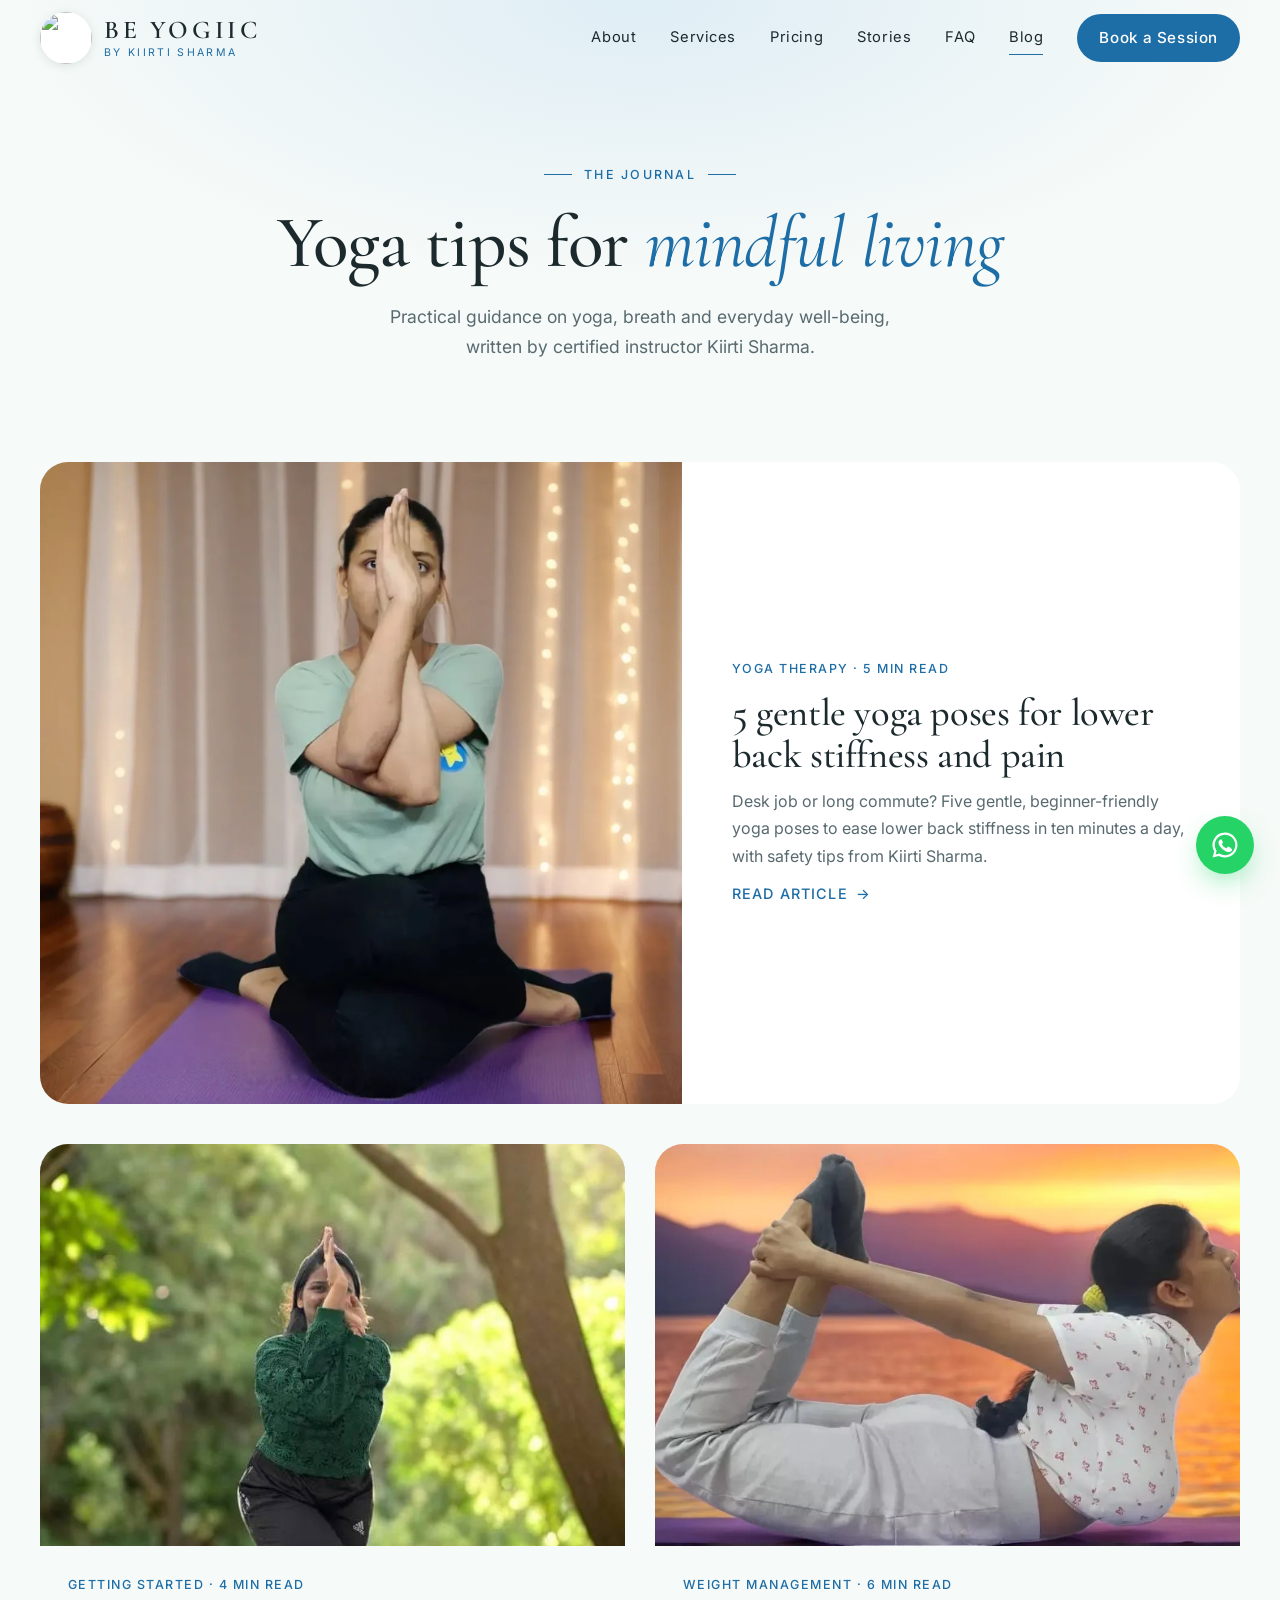
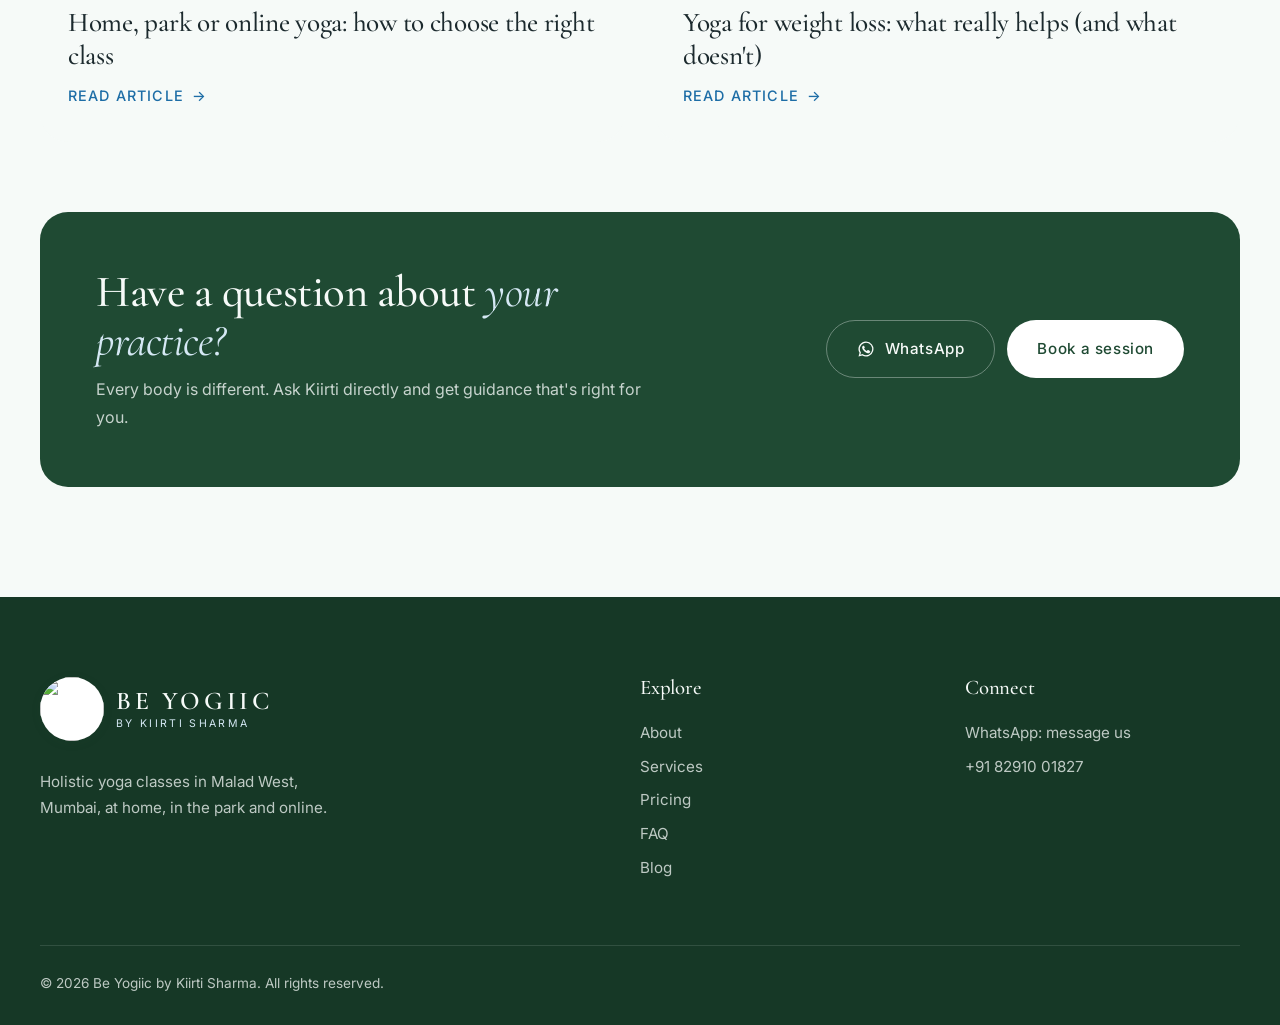
==== blog/index.html @ 7cc3132a "Publish Be Yogiic website Static site (home page, blog, styles, images) ready for GitHub Pages. Repl" ====
<!DOCTYPE html>
<html lang="en-IN">
<head>
  <meta charset="UTF-8">
  <meta name="viewport" content="width=device-width, initial-scale=1.0">
  <title>Yoga Tips &amp; Wellness Blog by Kiirti Sharma | Be Yogiic Journal</title>
  <meta name="description" content="Yoga tips for beginners, back care, weight management and mindful living from certified instructor Kiirti Sharma of Be Yogiic, Malad West, Mumbai.">
  <meta name="robots" content="index, follow, max-image-preview:large">
  <meta name="theme-color" content="#F6FAF8">
  <link rel="canonical" href="https://YOUR-DOMAIN.com/blog/">
  <meta property="og:type" content="website">
  <meta property="og:site_name" content="Be Yogiic">
  <meta property="og:locale" content="en_IN">
  <meta property="og:url" content="https://YOUR-DOMAIN.com/blog/">
  <meta property="og:title" content="Yoga Tips &amp; Wellness Blog by Kiirti Sharma | Be Yogiic Journal">
  <meta property="og:description" content="Yoga tips for beginners, back care, weight management and mindful living from certified instructor Kiirti Sharma of Be Yogiic, Malad West, Mumbai.">
  <meta property="og:image" content="https://YOUR-DOMAIN.com/images/og-cover.jpg">
  <meta name="twitter:card" content="summary_large_image">
  <link rel="icon" type="image/png" href="images/favicon.png">
  <link rel="apple-touch-icon" href="images/favicon.png">
  <link rel="preconnect" href="https://fonts.googleapis.com">
  <link rel="preconnect" href="https://fonts.gstatic.com" crossorigin>
  <link href="https://fonts.googleapis.com/css2?family=Cormorant+Garamond:ital,wght@0,400;0,500;0,600;1,400;1,500&family=Inter:wght@300;400;500;600&display=swap" rel="stylesheet">
  <link rel="stylesheet" href="../css/style.css">
  <script type="application/ld+json">{"@context": "https://schema.org", "@type": "Blog", "name": "Be Yogiic Journal", "url": "https://YOUR-DOMAIN.com/blog/", "inLanguage": "en-IN", "publisher": {"@id": "https://YOUR-DOMAIN.com/#business"}, "blogPost": [{"@type": "BlogPosting", "headline": "5 gentle yoga poses for lower back stiffness and pain", "url": "https://YOUR-DOMAIN.com/blog/yoga-for-lower-back-stiffness.html", "datePublished": "2026-11-24"}, {"@type": "BlogPosting", "headline": "Home, park or online yoga: how to choose the right class", "url": "https://YOUR-DOMAIN.com/blog/home-park-or-online-yoga.html", "datePublished": "2026-11-24"}, {"@type": "BlogPosting", "headline": "Yoga for weight loss: what really helps (and what doesn't)", "url": "https://YOUR-DOMAIN.com/blog/yoga-for-weight-management.html", "datePublished": "2026-11-24"}]}</script>
</head>

<body data-root="../">
  <a class="skip-link" href="#main">Skip to content</a>

  <header class="site-header" id="top">
    <div class="container header-inner">
      <a href="../index.html" class="brand" aria-label="Be Yogiic home">
        <img class="brand-logo" src="images/logo.jpg" alt="" width="400" height="400">
        <span class="brand-text">
          <span class="brand-name">Be Yogiic</span>
          <span class="brand-sub">by Kiirti Sharma</span>
        </span>
      </a>
      <nav class="main-nav" id="main-nav" aria-label="Main">
        <a href="../index.html#about">About</a>
        <a href="../index.html#services">Services</a>
        <a href="../index.html#pricing">Pricing</a>
        <a href="../index.html#testimonials">Stories</a>
        <a href="../index.html#faq">FAQ</a>
        <a href="index.html" class="active" aria-current="page">Blog</a>
        <a href="../index.html#enquire" class="btn btn-primary nav-cta">Book a Session</a>
      </nav>
      <button class="nav-toggle" aria-label="Open menu" aria-expanded="false" aria-controls="main-nav">
        <span></span><span></span>
      </button>
    </div>
  </header>

  <main id="main">

    <section class="page-hero">
      <div class="container">
        <p class="eyebrow">The journal</p>
        <h1>Yoga tips for <em>mindful living</em></h1>
        <p>Practical guidance on yoga, breath and everyday well-being, written by certified instructor Kiirti Sharma.</p>
      </div>
    </section>

    <section class="blog-list">
      <div class="container">
        <a class="post-featured reveal" href="yoga-for-lower-back-stiffness.html">
          <div class="post-card-img"><img src="../images/private-class.jpg" alt="" width="1080" height="1080" style="object-position: center 18%"></div>
          <div class="post-card-body">
            <p class="post-card-meta">Yoga Therapy &middot; 5 min read</p>
            <h3>5 gentle yoga poses for lower back stiffness and pain</h3>
            <p class="excerpt">Desk job or long commute? Five gentle, beginner-friendly yoga poses to ease lower back stiffness in ten minutes a day, with safety tips from Kiirti Sharma.</p>
            <span class="link-arrow">Read article <span aria-hidden="true">&rarr;</span></span>
          </div>
        </a>

        <div class="blog-grid cols-2">
          <a class="post-card reveal" href="home-park-or-online-yoga.html">
            <div class="post-card-img"><img src="../images/park-yoga.jpg" alt="" width="720" height="1000" loading="lazy" style="object-position: center 30%"></div>
            <div class="post-card-body">
              <p class="post-card-meta">Getting Started &middot; 4 min read</p>
              <h3>Home, park or online yoga: how to choose the right class</h3>
              <span class="link-arrow">Read article <span aria-hidden="true">&rarr;</span></span>
            </div>
          </a>
          <a class="post-card reveal" href="yoga-for-weight-management.html">
            <div class="post-card-img"><img src="../images/weight-management.jpg" alt="" width="1080" height="686" loading="lazy"></div>
            <div class="post-card-body">
              <p class="post-card-meta">Weight Management &middot; 6 min read</p>
              <h3>Yoga for weight loss: what really helps (and what doesn&#x27;t)</h3>
              <span class="link-arrow">Read article <span aria-hidden="true">&rarr;</span></span>
            </div>
          </a>
        </div>

        <div class="blog-cta reveal">
          <div>
            <h2>Have a question about <em>your practice?</em></h2>
            <p>Every body is different. Ask Kiirti directly and get guidance that's right for you.</p>
          </div>
          <div class="blog-cta-actions">
            <a href="#" class="btn btn-ghost" data-wa-link><svg viewBox="0 0 24 24" aria-hidden="true"><path fill="currentColor" d="M12 2a10 10 0 0 0-8.6 15.1L2 22l5-1.3A10 10 0 1 0 12 2zm0 18.2a8.2 8.2 0 0 1-4.2-1.2l-.3-.2-3 .8.8-2.9-.2-.3A8.2 8.2 0 1 1 12 20.2zm4.5-6.1c-.2-.1-1.5-.7-1.7-.8-.2-.1-.4-.1-.6.1l-.8 1c-.1.2-.3.2-.5.1a6.7 6.7 0 0 1-3.3-2.9c-.3-.4.2-.4.7-1.4.1-.2 0-.3 0-.4l-.8-1.8c-.2-.5-.4-.4-.6-.4h-.5a1 1 0 0 0-.7.3 3 3 0 0 0-.9 2.2 5.2 5.2 0 0 0 1.1 2.8 11.9 11.9 0 0 0 4.6 4c1.7.7 2.4.8 3.2.7.5-.1 1.5-.6 1.8-1.2.2-.6.2-1.1.1-1.2l-.5-.3z"/></svg> WhatsApp</a>
            <a href="../index.html#enquire" class="btn btn-light">Book a session</a>
          </div>
        </div>
      </div>
    </section>
  </main>

  <footer class="site-footer">
    <div class="container footer-grid">
      <div>
        <a href="../index.html" class="brand brand-light" aria-label="Be Yogiic home">
          <img class="brand-logo" src="images/logo.jpg" alt="" width="400" height="400">
          <span class="brand-text"><span class="brand-name">Be Yogiic</span><span class="brand-sub">by Kiirti Sharma</span></span>
        </a>
        <p class="footer-tag">Holistic yoga classes in Malad West, Mumbai, at home, in the park and online.</p>
      </div>
      <div>
        <h3 class="footer-h">Explore</h3>
        <a href="../index.html#about">About</a>
        <a href="../index.html#services">Services</a>
        <a href="../index.html#pricing">Pricing</a>
        <a href="../index.html#faq">FAQ</a>
        <a href="index.html">Blog</a>
      </div>
      <div>
        <h3 class="footer-h">Connect</h3>
        <a href="#" data-wa-link>WhatsApp: message us</a>
        <a href="#" data-phone-link><span data-phone-text>+91 XXXXX XXXXX</span></a>
        <a href="#" data-insta-link target="_blank" rel="noopener">Instagram</a>
      </div>
    </div>
    <div class="container footer-bottom">
      <p>&copy; <span class="js-year"></span> Be Yogiic by Kiirti Sharma. All rights reserved.</p>
    </div>
  </footer>

  <a href="#" class="wa-float" data-wa-link aria-label="Chat on WhatsApp"><svg viewBox="0 0 24 24" aria-hidden="true"><path fill="currentColor" d="M12 2a10 10 0 0 0-8.6 15.1L2 22l5-1.3A10 10 0 1 0 12 2zm0 18.2a8.2 8.2 0 0 1-4.2-1.2l-.3-.2-3 .8.8-2.9-.2-.3A8.2 8.2 0 1 1 12 20.2zm4.5-6.1c-.2-.1-1.5-.7-1.7-.8-.2-.1-.4-.1-.6.1l-.8 1c-.1.2-.3.2-.5.1a6.7 6.7 0 0 1-3.3-2.9c-.3-.4.2-.4.7-1.4.1-.2 0-.3 0-.4l-.8-1.8c-.2-.5-.4-.4-.6-.4h-.5a1 1 0 0 0-.7.3 3 3 0 0 0-.9 2.2 5.2 5.2 0 0 0 1.1 2.8 11.9 11.9 0 0 0 4.6 4c1.7.7 2.4.8 3.2.7.5-.1 1.5-.6 1.8-1.2.2-.6.2-1.1.1-1.2l-.5-.3z"/></svg></a>

  <div class="mobile-bar">
    <a href="#" data-phone-link>Call</a>
    <a href="#" data-wa-link>WhatsApp</a>
    <a href="../index.html#enquire" class="mb-primary">Book</a>
  </div>

  <script src="../js/main.js"></script>
</body>
</html>
---- css/style.css ----
/* =========================================================
   Be.Yogiic by Kirti Sharma
   ========================================================= */

:root {
  --ivory: #F6FAF8;
  --sand: #E6F1EB;
  --blush: #D5E8F4;
  --rose: #3D9AD6;        /* logo blue: decorative use */
  --leaf: #5BAA47;        /* logo green: decorative use */
  --leaf-deep: #3A7F2D;   /* green with white text */
  --leaf-deep: #3A7F2D;   /* green with white text */
  --leaf-deep: #3A7F2D;   /* green with white text */
  --rose-deep: #1D6DA6;   /* deep blue, accessible on ivory: text & buttons */
  --rose-darker: #165885;
  --forest: #1F4A33;
  --forest-2: #295A3F;
  --ink: #1C2A2E;
  --muted: #586A6F;
  --line: rgba(28, 42, 46, 0.12);
  --white: #FFFFFF;

  --serif: "Cormorant Garamond", "Times New Roman", serif;
  --sans: "Inter", "Helvetica Neue", Arial, sans-serif;

  --radius: 18px;
  --radius-lg: 28px;
  --shadow: 0 20px 50px -24px rgba(20, 55, 75, 0.30);
  --header-h: 76px;
  --ease: cubic-bezier(.22, .61, .36, 1);
}

*, *::before, *::after { box-sizing: border-box; margin: 0; padding: 0; }

html { scroll-behavior: smooth; scroll-padding-top: var(--header-h); overflow-x: clip; }

body {
  font-family: var(--sans);
  font-weight: 400;
  font-size: 16px;
  line-height: 1.7;
  color: var(--ink);
  background: var(--ivory);
  -webkit-font-smoothing: antialiased;
  overflow-x: hidden;
}

img { display: block; max-width: 100%; height: auto; }
a { color: inherit; text-decoration: none; }
button { font: inherit; cursor: pointer; border: 0; background: none; color: inherit; }
ul, ol { list-style: none; }

h1, h2, h3, h4 {
  font-family: var(--serif);
  font-weight: 500;
  line-height: 1.1;
  color: var(--ink);
  letter-spacing: -0.01em;
}
h1 em, h2 em { font-style: italic; color: var(--rose-deep); font-weight: 400; }

.container { width: min(1200px, 100% - 40px); margin-inline: auto; }

.skip-link {
  position: absolute; left: -999px; top: 8px; z-index: 200;
  background: var(--ink); color: var(--white); padding: 8px 14px; border-radius: 8px;
}
.skip-link:focus { left: 8px; }

:focus-visible { outline: 2px solid var(--rose-deep); outline-offset: 3px; border-radius: 4px; }

.eyebrow {
  font-family: var(--sans);
  font-size: 0.78rem;
  font-weight: 500;
  letter-spacing: 0.18em;
  text-transform: uppercase;
  color: var(--rose-deep);
  margin-bottom: 18px;
  display: inline-flex;
  align-items: center;
  gap: 12px;
}
.eyebrow::before { content: ""; width: 28px; height: 1px; background: currentColor; }
.eyebrow.light { color: var(--blush); }

.lead { font-size: 1.2rem; color: var(--muted); }

/* ---------- Buttons ---------- */
.btn {
  display: inline-flex; align-items: center; justify-content: center; gap: 10px;
  padding: 15px 30px;
  border-radius: 999px;
  font-family: var(--sans);
  font-weight: 500;
  font-size: 0.95rem;
  letter-spacing: 0.04em;
  transition: background .3s var(--ease), color .3s var(--ease), transform .3s var(--ease), box-shadow .3s var(--ease), border-color .3s var(--ease);
  white-space: nowrap;
}
.btn svg { width: 18px; height: 18px; }
.btn-primary { background: var(--rose-deep); color: var(--white); }
.btn-primary:hover { background: var(--rose-darker); transform: translateY(-2px); box-shadow: 0 12px 24px -12px rgba(22, 88, 133, .7); }
.btn-ghost { border: 1px solid var(--line); color: var(--ink); }
.btn-ghost:hover { border-color: var(--rose-deep); color: var(--rose-deep); }
.btn-outline { border: 1px solid var(--rose-deep); color: var(--rose-deep); }
.btn-outline:hover { background: var(--rose-deep); color: var(--white); }
.btn-light { background: var(--white); color: var(--forest); }
.btn-light:hover { background: var(--blush); }
.btn-block { width: 100%; }

.link-arrow {
  display: inline-flex; gap: 8px; align-items: center;
  font-weight: 500; font-size: 0.9rem; letter-spacing: 0.08em; text-transform: uppercase;
  color: var(--rose-deep);
  border-bottom: 1px solid transparent;
  transition: gap .3s var(--ease), border-color .3s var(--ease);
}
.link-arrow:hover { gap: 14px; border-color: currentColor; }

/* ---------- Header ---------- */
.site-header {
  position: fixed; inset: 0 0 auto 0; z-index: 100;
  height: var(--header-h);
  display: flex; align-items: center;
  transition: background .4s var(--ease), box-shadow .4s var(--ease);
}
.site-header.scrolled {
  background: rgba(246, 250, 248, 0.92);
  backdrop-filter: blur(12px);
  -webkit-backdrop-filter: blur(12px);
  box-shadow: 0 1px 0 var(--line);
}
.header-inner { display: flex; align-items: center; justify-content: space-between; gap: 24px; }

.brand { display: inline-flex; align-items: center; gap: 12px; color: var(--rose); }
.brand-logo {
  width: 52px; height: 52px; flex-shrink: 0; border-radius: 50%;
  background: var(--white); box-shadow: 0 2px 10px rgba(31, 74, 51, .12);
}
.brand-light .brand-logo { width: 64px; height: 64px; }
.brand-text { display: flex; flex-direction: column; line-height: 1; }
.brand-name {
  font-family: var(--serif); font-size: 1.6rem; font-weight: 600;
  letter-spacing: 0.14em; text-transform: uppercase; color: var(--ink);
}
.brand-sub {
  font-size: 0.66rem; letter-spacing: 0.22em; text-transform: uppercase;
  color: var(--rose-deep); margin-top: 5px;
}
.brand-light .brand-name { color: var(--ivory); }
.brand-light .brand-sub { color: var(--blush); }

.main-nav { display: flex; align-items: center; gap: 34px; }
.main-nav a:not(.btn) {
  font-size: 0.92rem; letter-spacing: 0.04em; position: relative; padding: 4px 0;
}
.main-nav a:not(.btn)::after {
  content: ""; position: absolute; left: 0; bottom: 0; height: 1px; width: 100%;
  background: var(--rose-deep); transform: scaleX(0); transform-origin: right;
  transition: transform .35s var(--ease);
}
.main-nav a:not(.btn):hover::after, .main-nav a.active::after { transform: scaleX(1); transform-origin: left; }
.nav-cta { padding: 11px 22px; }

.nav-toggle { display: none; width: 44px; height: 44px; position: relative; }
.nav-toggle span {
  position: absolute; left: 10px; right: 10px; height: 1.5px; background: var(--ink);
  transition: transform .35s var(--ease), top .35s var(--ease);
}
.nav-toggle span:first-child { top: 17px; }
.nav-toggle span:last-child { top: 26px; }
.nav-open .nav-toggle span:first-child { top: 21px; transform: rotate(45deg); }
.nav-open .nav-toggle span:last-child { top: 21px; transform: rotate(-45deg); }

/* ---------- Hero ---------- */
.hero {
  position: relative;
  padding: calc(var(--header-h) + 60px) 0 90px;
  background:
    radial-gradient(1000px 500px at 85% 10%, rgba(213, 232, 244, .7), transparent 60%),
    var(--ivory);
}
.hero-grid { display: grid; grid-template-columns: 1.05fr .95fr; gap: 70px; align-items: center; }
.hero h1 { font-size: clamp(2.8rem, 5.6vw, 5rem); margin-bottom: 26px; }
.hero .lead { max-width: 520px; margin-bottom: 38px; }
.hero-actions { display: flex; flex-wrap: wrap; gap: 14px; margin-bottom: 46px; }
.hero-trust { display: flex; flex-wrap: wrap; gap: 10px 28px; font-size: 0.88rem; color: var(--muted); }
.hero-trust li { display: inline-flex; align-items: center; gap: 10px; }
.hero-trust li::before { content: ""; width: 6px; height: 6px; border-radius: 50%; background: var(--leaf); }

.hero-visual { position: relative; justify-self: center; width: min(100%, 460px); }
.arch {
  border-radius: 999px 999px var(--radius-lg) var(--radius-lg);
  overflow: hidden;
  aspect-ratio: 4 / 5;
  box-shadow: var(--shadow);
  position: relative;
}
.arch::after {
  content: ""; position: absolute; inset: 14px;
  border: 1px solid rgba(255, 255, 255, .55);
  border-radius: 999px 999px 18px 18px;
  pointer-events: none;
}
.arch img { width: 100%; height: 100%; object-fit: cover; }
.hero-visual::before {
  content: ""; position: absolute; inset: -22px -22px 40px 40px;
  border: 1px solid var(--rose);
  border-radius: 999px 999px var(--radius-lg) var(--radius-lg);
  opacity: .5; z-index: -1;
}
.hero-badge {
  position: absolute; left: -40px; bottom: 50px;
  background: var(--white);
  padding: 18px 22px;
  border-radius: var(--radius);
  box-shadow: var(--shadow);
  display: flex; align-items: center; gap: 14px;
}
.badge-num { font-family: var(--serif); font-size: 2.8rem; line-height: 1; color: var(--rose-deep); }
.badge-text { font-size: 0.82rem; line-height: 1.35; color: var(--muted); }

/* ---------- Strip ---------- */
.strip { background: var(--forest); color: var(--ivory); overflow: hidden; padding: 20px 0; }
.strip-track {
  display: flex; align-items: center; gap: 36px; width: max-content;
  animation: marquee 40s linear infinite;
  font-family: var(--serif); font-size: 1.5rem; font-style: italic;
}
.strip-track i { width: 7px; height: 7px; border-radius: 50%; background: var(--leaf); flex-shrink: 0; }
@keyframes marquee { to { transform: translateX(-50%); } }

/* ---------- Sections ---------- */
.section { padding: 120px 0; }
.section-head { text-align: center; max-width: 640px; margin: 0 auto 64px; }
.section-head .eyebrow::after { content: ""; width: 28px; height: 1px; background: currentColor; }
.section-head h2 { font-size: clamp(2.3rem, 4.4vw, 3.6rem); margin-bottom: 18px; }
.section-head p { color: var(--muted); }

/* ---------- About ---------- */
.about-grid { display: grid; grid-template-columns: 1fr 1fr; gap: 90px; align-items: center; }
.about-visual { position: relative; }
.about-visual img {
  border-radius: var(--radius-lg); width: 100%; aspect-ratio: 4 / 5; object-fit: cover; object-position: 50% center;
  box-shadow: var(--shadow);
}
.about-quote {
  position: absolute; right: -30px; bottom: -30px; max-width: 290px;
  background: var(--forest); color: var(--ivory);
  padding: 26px 28px; border-radius: var(--radius);
}
.about-quote p { font-family: var(--serif); font-style: italic; font-size: 1.25rem; line-height: 1.35; color: var(--ivory); }
.about-copy h2 { font-size: clamp(2.6rem, 4.6vw, 3.8rem); margin-bottom: 22px; }
.about-copy .lead { margin-bottom: 18px; color: var(--ink); }
.about-copy > p:not(.lead):not(.eyebrow) { color: var(--muted); }
.pillars { display: grid; grid-template-columns: repeat(3, 1fr); gap: 24px; margin-top: 44px; padding-top: 34px; border-top: 1px solid var(--line); }
.pillar-num { font-size: 0.75rem; letter-spacing: 0.2em; color: var(--rose-deep); }
.pillar h3 { font-size: 1.7rem; margin: 6px 0 6px; }
.pillar p { font-size: 0.92rem; color: var(--muted); line-height: 1.55; }

/* ---------- Services ---------- */
.services { background: var(--sand); }
.service-grid { display: grid; grid-template-columns: repeat(3, 1fr); gap: 30px; }
.service-card {
  background: var(--ivory); border-radius: var(--radius-lg); overflow: hidden;
  display: flex; flex-direction: column;
  transition: transform .5s var(--ease), box-shadow .5s var(--ease);
}
.service-card:hover { transform: translateY(-6px); box-shadow: var(--shadow); }
.service-img { aspect-ratio: 4 / 3.2; overflow: hidden; }
.service-img img { width: 100%; height: 100%; object-fit: cover; transition: transform 1.2s var(--ease); }
.service-card:hover .service-img img { transform: scale(1.06); }
.service-body { padding: 30px 30px 34px; display: flex; flex-direction: column; flex: 1; }
.service-num { font-size: 0.75rem; letter-spacing: 0.2em; color: var(--rose-deep); }
.service-body h3 { font-size: 1.85rem; margin: 6px 0 12px; }
.service-body p { color: var(--muted); font-size: 0.97rem; margin-bottom: 22px; flex: 1; }

/* ---------- Steps ---------- */
.steps-list { display: grid; grid-template-columns: repeat(3, 1fr); gap: 0; counter-reset: s; }
.steps-list li { padding: 10px 44px; border-left: 1px solid var(--line); }
.steps-list li:first-child { border-left: 0; }
.step-num { font-family: var(--serif); font-style: italic; font-size: 2.6rem; color: var(--rose); line-height: 1; }
.steps-list h3 { font-size: 1.75rem; margin: 14px 0 10px; }
.steps-list p { color: var(--muted); font-size: 0.97rem; }

/* ---------- Testimonials ---------- */
.testimonials { background: var(--blush); background: linear-gradient(180deg, var(--ivory) 0%, #E4F0E9 100%); }
.testimonial-track { display: grid; grid-template-columns: repeat(3, 1fr); gap: 30px; }
.testimonial {
  position: relative; background: var(--white);
  border-radius: var(--radius-lg); padding: 44px 36px 34px;
  display: flex; flex-direction: column; gap: 26px;
  box-shadow: 0 1px 0 var(--line);
}
.quote-mark { width: 36px; height: 27px; color: var(--rose); opacity: .8; }
.testimonial blockquote { font-family: var(--serif); font-size: 1.35rem; line-height: 1.45; color: var(--ink); flex: 1; }
.testimonial figcaption { display: flex; align-items: center; gap: 14px; padding-top: 22px; border-top: 1px solid var(--line); }
.testimonial figcaption strong { display: block; font-weight: 500; }
.testimonial figcaption small { font-size: 0.82rem; color: var(--muted); letter-spacing: 0.04em; }
.t-avatar {
  width: 46px; height: 46px; border-radius: 50%; flex-shrink: 0;
  display: grid; place-items: center;
  background: var(--sand); color: var(--rose-deep);
  font-family: var(--serif); font-size: 1.3rem;
}
.sample-badge {
  position: absolute; top: 18px; right: 18px;
  font-size: 0.65rem; letter-spacing: 0.18em; text-transform: uppercase;
  background: #FFF4D6; color: #7A5B00; padding: 3px 9px; border-radius: 999px;
}

/* ---------- Pricing ---------- */
.price-group + .price-group { margin-top: 56px; }
.price-group-title {
  font-size: 1.7rem; margin-bottom: 30px; display: flex; flex-wrap: wrap;
  align-items: baseline; gap: 6px 16px; padding-bottom: 14px; border-bottom: 1px solid var(--line);
}
.price-group-title span { font-family: var(--sans); font-size: 0.88rem; color: var(--muted); font-weight: 400; }
.price-grid { display: grid; grid-template-columns: repeat(4, 1fr); gap: 20px; align-items: stretch; }
.price-offers {
  margin-top: 48px; display: grid; grid-template-columns: 1fr 1fr; gap: 20px;
}
.price-offers p {
  background: var(--white); border: 1px dashed var(--rose); border-radius: var(--radius-lg);
  padding: 20px 24px; font-size: 0.95rem; color: var(--muted);
}
.price-offers strong {
  display: block; font-family: var(--serif); font-size: 1.35rem; font-weight: 600; color: var(--ink); margin-bottom: 2px;
}
.price-offers a { color: var(--rose-deep); text-decoration: underline; text-underline-offset: 3px; white-space: nowrap; }
.price-card {
  position: relative; border: 1px solid var(--line); border-radius: var(--radius-lg);
  padding: 38px 26px 30px; display: flex; flex-direction: column; text-align: center;
  background: var(--ivory);
  transition: border-color .3s var(--ease), transform .4s var(--ease);
}
.price-card:hover { border-color: var(--rose); transform: translateY(-4px); }
.price-card h4 { font-family: var(--serif); font-size: 1.5rem; font-weight: 500; margin-bottom: 8px; }
.price-meta { font-size: 0.85rem; color: var(--muted); margin-bottom: 26px; min-height: 2.6em; }
.price { margin-bottom: 28px; margin-top: auto; }
.price span { font-family: var(--serif); font-size: 2.7rem; font-weight: 500; display: block; line-height: 1; }
.price small { font-size: 0.8rem; color: var(--muted); letter-spacing: 0.08em; }
.price-card .btn { padding: 12px 18px; }
.price-card.featured { background: var(--forest); border-color: var(--forest); color: var(--ivory); }
.price-card.featured h4, .price-card.featured .price span { color: var(--ivory); }
.price-card.featured .price-meta, .price-card.featured .price small { color: rgba(246, 250, 248, .72); }
.price-tag {
  position: absolute; top: -13px; left: 50%; transform: translateX(-50%);
  background: var(--leaf-deep); color: var(--white);
  font-size: 0.68rem; letter-spacing: 0.18em; text-transform: uppercase;
  padding: 5px 14px; border-radius: 999px; white-space: nowrap; font-weight: 500;
}

/* ---------- Gallery ---------- */
.gallery { padding-top: 40px; }
.gallery-grid {
  display: grid;
  grid-template-columns: repeat(4, 1fr);
  grid-auto-rows: 230px;
  gap: 16px;
}
.g-item { border-radius: var(--radius); overflow: hidden; position: relative; padding: 0; }
.g-item img { width: 100%; height: 100%; object-fit: cover; transition: transform 1s var(--ease), filter .5s; }
.g-item::after {
  content: "+"; position: absolute; inset: 0; display: grid; place-items: center;
  font-family: var(--serif); font-size: 3rem; color: var(--white);
  background: rgba(31, 74, 51, .35); opacity: 0; transition: opacity .4s var(--ease);
}
.g-item:hover img { transform: scale(1.05); }
.g-item:hover::after, .g-item:focus-visible::after { opacity: 1; }
.g-tall { grid-row: span 2; }
.g-wide { grid-column: span 2; }
.g-cta {
  grid-column: span 2;
  border-radius: var(--radius);
  background: var(--forest);
  color: var(--ivory);
  padding: 30px 36px;
  display: flex; flex-direction: column; justify-content: center; gap: 8px;
  position: relative; overflow: hidden;
  transition: background .4s var(--ease);
}
.g-cta::after {
  content: ""; position: absolute; width: 260px; height: 260px; border-radius: 50%;
  border: 1px solid rgba(61, 154, 214, .35); right: -80px; top: -90px;
}
.g-cta:hover { background: var(--forest-2); }
.g-cta-eyebrow { font-size: 0.75rem; letter-spacing: 0.18em; text-transform: uppercase; color: var(--blush); }
.g-cta-title { font-family: var(--serif); font-size: 2.6rem; line-height: 1.1; }
.g-cta-title em { color: var(--blush); }
.g-cta-link { font-size: 0.9rem; letter-spacing: 0.08em; text-transform: uppercase; font-weight: 500; margin-top: 6px; }

/* ---------- Enquire ---------- */
.enquire {
  background: var(--forest);
  color: var(--ivory);
  position: relative; overflow: hidden;
}
.enquire::before {
  content: ""; position: absolute; width: 640px; height: 640px; border-radius: 50%;
  border: 1px solid rgba(61, 154, 214, .25); left: -220px; top: -260px;
}
.enquire-grid { display: grid; grid-template-columns: .9fr 1.1fr; gap: 80px; align-items: center; position: relative; }
.enquire h2 { color: var(--ivory); font-size: clamp(2.4rem, 4.6vw, 3.8rem); margin-bottom: 20px; }
.enquire h2 em { color: var(--blush); }
.enquire-copy > p { color: rgba(246, 250, 248, .78); max-width: 440px; }
.contact-list { margin-top: 40px; display: grid; gap: 20px; }
.contact-list li { display: flex; gap: 16px; align-items: flex-start; color: rgba(246, 250, 248, .88); }
.contact-list a:hover { color: var(--blush); }
.ci {
  width: 40px; height: 40px; border-radius: 50%; flex-shrink: 0;
  border: 1px solid rgba(246, 250, 248, .25);
  display: grid; place-items: center; color: var(--blush);
}
.ci svg { width: 17px; height: 17px; }

.lead-form {
  background: var(--ivory); color: var(--ink);
  border-radius: var(--radius-lg); padding: 44px 40px;
  box-shadow: 0 40px 80px -40px rgba(0, 0, 0, .5);
}
.form-row { display: grid; grid-template-columns: 1fr 1fr; gap: 18px; }
.field { margin-bottom: 18px; }
.field label { display: block; font-size: 0.8rem; letter-spacing: 0.1em; text-transform: uppercase; font-weight: 500; margin-bottom: 8px; color: var(--muted); }
.opt { text-transform: none; letter-spacing: 0; font-weight: 300; }
.field input, .field select, .field textarea {
  width: 100%; font: inherit; font-size: 1rem; color: var(--ink);
  background: var(--white);
  border: 1px solid var(--line); border-radius: 12px;
  padding: 13px 15px;
  transition: border-color .25s, box-shadow .25s;
  appearance: none; -webkit-appearance: none;
}
.field select {
  background-image: url("data:image/svg+xml,%3Csvg xmlns='http://www.w3.org/2000/svg' width='12' height='8' viewBox='0 0 12 8'%3E%3Cpath fill='none' stroke='%236B5F59' stroke-width='1.5' d='M1 1l5 5 5-5'/%3E%3C/svg%3E");
  background-repeat: no-repeat; background-position: right 15px center; padding-right: 40px;
}
.field textarea { resize: vertical; min-height: 96px; }
.field input:focus, .field select:focus, .field textarea:focus {
  outline: none; border-color: var(--rose-deep); box-shadow: 0 0 0 3px rgba(61, 154, 214, .2);
}
.field.invalid input, .field.invalid select { border-color: #B3412F; }
.hp { position: absolute; left: -9999px; opacity: 0; }
.lead-form .btn-block { margin-top: 6px; padding: 17px; font-size: 1rem; }
.btn-wa { display: inline-flex; align-items: center; justify-content: center; gap: 10px; background: var(--leaf-deep); border-color: var(--leaf-deep); }
.btn-wa:hover { background: var(--forest); border-color: var(--forest); }
.btn-wa svg { width: 20px; height: 20px; flex-shrink: 0; }
.form-note { font-size: 0.8rem; color: var(--muted); margin-top: 14px; text-align: center; }
.form-status { margin-top: 12px; text-align: center; font-size: 0.95rem; }
.form-status.ok { color: #2F6B45; }
.form-status.err { color: #B3412F; }
.form-success { text-align: center; padding: 30px 10px; }
.form-success h3 { font-size: 2.2rem; margin-bottom: 10px; }
.form-success p { color: var(--muted); margin-bottom: 24px; }

/* ---------- Map ---------- */

/* ---------- Footer ---------- */
.site-footer { background: #163826; color: rgba(246, 250, 248, .75); padding: 80px 0 30px; }
.footer-grid { display: grid; grid-template-columns: 2fr 1fr 1fr; gap: 50px; }
.footer-tag { margin-top: 20px; max-width: 320px; font-size: 0.95rem; }
.site-footer h4, .footer-h { color: var(--ivory); font-size: 1.3rem; margin-bottom: 16px; }
.footer-grid > div:not(:first-child) a { display: block; padding: 4px 0; font-size: 0.95rem; transition: color .25s; }
.footer-grid a:hover { color: var(--blush); }
.footer-bottom { margin-top: 60px; padding-top: 26px; border-top: 1px solid rgba(246, 250, 248, .12); font-size: 0.85rem; }

/* ---------- Floating & mobile actions ---------- */
.wa-float {
  position: fixed; right: 26px; bottom: 26px; z-index: 90;
  width: 58px; height: 58px; border-radius: 50%;
  background: #25D366; color: var(--white);
  display: grid; place-items: center;
  box-shadow: 0 12px 30px -10px rgba(37, 211, 102, .7);
  transition: transform .3s var(--ease);
}
.wa-float:hover { transform: scale(1.08); }
.wa-float svg { width: 30px; height: 30px; }

.mobile-bar { display: none; }

/* ---------- Lightbox ---------- */
.lightbox {
  position: fixed; inset: 0; z-index: 300;
  background: rgba(14, 32, 24, .94);
  display: flex; align-items: center; justify-content: center;
  animation: fade .3s var(--ease);
}
.lightbox[hidden] { display: none; }
.lightbox img { max-width: min(90vw, 1000px); max-height: 85vh; border-radius: 12px; }
.lightbox button { position: absolute; color: var(--ivory); font-size: 2.6rem; width: 56px; height: 56px; line-height: 1; border-radius: 50%; transition: background .25s; }
.lightbox button:hover { background: rgba(255, 255, 255, .1); }
.lb-close { top: 20px; right: 20px; }
.lb-prev { left: 20px; top: 50%; transform: translateY(-50%); }
.lb-next { right: 20px; top: 50%; transform: translateY(-50%); }
@keyframes fade { from { opacity: 0; } }

/* ---------- Reveal on scroll ---------- */
.js .reveal { opacity: 0; transform: translateY(28px); transition: opacity 1s var(--ease), transform 1s var(--ease); }
.js .reveal.in { opacity: 1; transform: none; }

/* =========================================================
   Responsive
   ========================================================= */
@media (max-width: 1100px) {
  .price-grid { grid-template-columns: repeat(2, 1fr); }
  .main-nav { gap: 24px; }
}

@media (max-width: 960px) {
  :root { --header-h: 68px; }
  body { font-size: 16px; }

  .nav-toggle { display: block; z-index: 2; }
  .main-nav {
    position: fixed; inset: 0; z-index: 1;
    background: var(--ivory);
    flex-direction: column; justify-content: center; gap: 26px;
    opacity: 0; visibility: hidden; transition: opacity .35s var(--ease), visibility .35s;
  }
  .main-nav a:not(.btn) { font-family: var(--serif); font-size: 2rem; }
  .nav-open .main-nav { opacity: 1; visibility: visible; }
  .nav-open { overflow: hidden; }

  .hero { padding: calc(var(--header-h) + 30px) 0 70px; }
  .hero-grid, .about-grid, .enquire-grid { grid-template-columns: 1fr; gap: 56px; }
  .hero-visual { width: min(100%, 380px); order: -1; }
  .hero-badge { left: -10px; bottom: 30px; }
  .hero-copy { text-align: center; }
  .hero .lead { margin-inline: auto; }
  .hero-actions, .hero-trust { justify-content: center; }
  .hero-copy .eyebrow::after { content: ""; width: 28px; height: 1px; background: currentColor; }

  .section { padding: 84px 0; }
  .section-head { margin-bottom: 44px; }

  .about-quote { right: 12px; bottom: -24px; max-width: 250px; }
  .about-visual img { aspect-ratio: 4 / 3.4; }

  .service-grid, .testimonial-track { grid-template-columns: 1fr 1fr; }
  .steps-list { grid-template-columns: 1fr; gap: 34px; }
  .steps-list li { border-left: 0; padding: 0 0 0 28px; border-left: 1px solid var(--line); }
  .steps-list li:first-child { border-left: 1px solid var(--line); }

  .gallery-grid { grid-template-columns: repeat(2, 1fr); grid-auto-rows: 180px; }

  .footer-grid { grid-template-columns: 1fr 1fr; }
  .footer-grid > div:first-child { grid-column: 1 / -1; }

  .wa-float { display: none; }
  .mobile-bar {
    display: grid; grid-template-columns: 1fr 1fr 1.3fr;
    position: fixed; left: 0; right: 0; bottom: 0; z-index: 90;
    background: rgba(246, 250, 248, .96); backdrop-filter: blur(10px); -webkit-backdrop-filter: blur(10px);
    border-top: 1px solid var(--line);
    padding: 10px 12px calc(10px + env(safe-area-inset-bottom));
    gap: 10px;
  }
  .mobile-bar a {
    text-align: center; padding: 12px 6px; border-radius: 999px;
    font-weight: 500; font-size: 0.92rem; border: 1px solid var(--line);
  }
  .mobile-bar .mb-primary { background: var(--rose-deep); color: var(--white); border-color: var(--rose-deep); }
  .site-footer { padding-bottom: 100px; }
}

@media (max-width: 640px) {
  .container { width: calc(100% - 32px); }
  .hero h1 { font-size: 2.6rem; }
  .hero-actions .btn { flex: 1 1 100%; }
  .badge-num { font-size: 2.2rem; }
  .hero-badge { padding: 14px 16px; }

  .pillars { grid-template-columns: 1fr; gap: 18px; }

  .service-grid { grid-template-columns: 1fr; }

  .testimonial-track {
    display: flex; overflow-x: auto; scroll-snap-type: x mandatory; gap: 16px;
    margin-inline: -16px; padding: 4px 16px 16px;
    scrollbar-width: none;
  }
  .testimonial-track::-webkit-scrollbar { display: none; }
  .testimonial { flex: 0 0 86%; scroll-snap-align: center; padding: 38px 26px 28px; }

  .price-grid { gap: 22px 12px; }
  .price-card { padding: 30px 14px 20px; }
  .price-card h4 { font-size: 1.25rem; }
  .price-meta { font-size: 0.78rem; margin-bottom: 18px; }
  .price span { font-size: 2rem; }
  .price-card .btn { padding: 10px 12px; font-size: 0.72rem; }
  .price-tag { font-size: 0.58rem; letter-spacing: 0.12em; padding: 4px 10px; }
  .price-group-title { font-size: 1.45rem; }
  .price-offers { grid-template-columns: 1fr; }
  .brand-logo { width: 44px; height: 44px; }

  .gallery-grid { grid-auto-rows: 150px; gap: 10px; }
  .g-cta { padding: 26px 24px; }
  .g-cta-title { font-size: 2.1rem; }

  .lead-form { padding: 32px 22px; }
  .form-row { grid-template-columns: 1fr; gap: 0; }

  .footer-grid { grid-template-columns: 1fr 1fr; gap: 36px; }
}

@media (prefers-reduced-motion: reduce) {
  html { scroll-behavior: auto; }
  *, *::before, *::after { animation: none !important; transition: none !important; }
  .js .reveal { opacity: 1; transform: none; }
}

/* =========================================================
   Blog / Journal
   ========================================================= */
.journal { background: var(--sand); }
.blog-grid { display: grid; grid-template-columns: repeat(3, 1fr); gap: 30px; }
.post-card {
  background: var(--ivory); border-radius: var(--radius-lg); overflow: hidden;
  display: flex; flex-direction: column;
  transition: transform .5s var(--ease), box-shadow .5s var(--ease);
}
.post-card:hover { transform: translateY(-6px); box-shadow: var(--shadow); }
.post-card-img { aspect-ratio: 16 / 11; overflow: hidden; }
.post-card-img img { width: 100%; height: 100%; object-fit: cover; transition: transform 1.2s var(--ease); }
.post-card:hover .post-card-img img { transform: scale(1.05); }
.post-card-body { padding: 28px 28px 32px; display: flex; flex-direction: column; gap: 12px; flex: 1; }
.post-card-meta { font-size: 0.78rem; letter-spacing: 0.12em; text-transform: uppercase; color: var(--rose-deep); font-weight: 500; }
.post-card h3 { font-size: 1.7rem; line-height: 1.2; flex: 1; }
.journal-more { text-align: center; margin-top: 50px; }

/* Blog index */
.page-hero {
  padding: calc(var(--header-h) + 80px) 0 70px;
  text-align: center;
  background: radial-gradient(900px 400px at 50% 0%, rgba(213, 232, 244, .7), transparent 70%), var(--ivory);
}
.page-hero h1 { font-size: clamp(2.8rem, 6vw, 4.6rem); margin-bottom: 18px; }
.page-hero p:not(.eyebrow) { color: var(--muted); max-width: 560px; margin: 0 auto; font-size: 1.1rem; }
.page-hero .eyebrow::after { content: ""; width: 28px; height: 1px; background: currentColor; }
.blog-list { padding: 30px 0 110px; }

.post-featured {
  display: grid; grid-template-columns: 1.15fr 1fr; gap: 0;
  background: var(--white); border-radius: var(--radius-lg); overflow: hidden;
  margin-bottom: 40px; transition: box-shadow .5s var(--ease);
}
.post-featured:hover { box-shadow: var(--shadow); }
.post-featured .post-card-img { aspect-ratio: auto; min-height: 380px; }
.post-featured .post-card-body { padding: 50px 50px; justify-content: center; }
.post-featured h3 { font-size: 2.4rem; flex: 0; }
.post-featured p.excerpt { color: var(--muted); }

/* Newsletter / lead strip on blog index */
.blog-cta {
  margin-top: 70px; background: var(--forest); color: var(--ivory);
  border-radius: var(--radius-lg); padding: 56px;
  display: grid; grid-template-columns: 1.2fr 1fr; gap: 40px; align-items: center;
}
.blog-cta h2 { color: var(--ivory); font-size: clamp(2rem, 3.6vw, 2.8rem); margin-bottom: 10px; }
.blog-cta h2 em { color: var(--blush); }
.blog-cta p { color: rgba(246, 250, 248, .78); }
.blog-cta-actions { display: flex; flex-wrap: wrap; gap: 12px; justify-content: flex-end; }
.blog-cta .btn-ghost { color: var(--ivory); border-color: rgba(246, 250, 248, .35); }
.blog-cta .btn-ghost:hover { border-color: var(--blush); color: var(--blush); }

/* Article */
.article-header { padding: calc(var(--header-h) + 70px) 0 40px; text-align: center; }
.breadcrumb { font-size: 0.85rem; color: var(--muted); margin-bottom: 26px; }
.breadcrumb a { color: var(--rose-deep); }
.breadcrumb a:hover { text-decoration: underline; }
.article-header h1 { font-size: clamp(2.4rem, 5.4vw, 4.2rem); max-width: 900px; margin: 0 auto 22px; }
.article-meta { display: flex; justify-content: center; flex-wrap: wrap; gap: 8px 22px; font-size: 0.88rem; color: var(--muted); }
.article-meta span + span::before { content: "·"; margin-right: 22px; color: var(--rose); }
.article-cover { width: min(1100px, 100% - 40px); margin: 0 auto; }
.article-cover img { width: 100%; aspect-ratio: 16 / 8; object-fit: cover; border-radius: var(--radius-lg); }

.article-body { width: min(720px, 100% - 40px); margin: 70px auto 0; font-size: 1.08rem; line-height: 1.85; color: #2B3B40; }
.article-body > * + * { margin-top: 1.3em; }
.article-body .intro { font-size: 1.3rem; line-height: 1.65; color: var(--ink); font-family: var(--serif); font-size: 1.55rem; }
.article-body h2 { font-size: 2.2rem; margin-top: 2em; }
.article-body h3 { font-size: 1.6rem; margin-top: 1.6em; }
.article-body ul, .article-body ol { padding-left: 0; }
.article-body ul li, .article-body ol li { position: relative; padding-left: 28px; margin-top: .6em; }
.article-body ul li::before { content: ""; position: absolute; left: 4px; top: .75em; width: 7px; height: 7px; border-radius: 50%; background: var(--leaf); }
.article-body ol { counter-reset: li; }
.article-body ol li::before { counter-increment: li; content: counter(li) "."; position: absolute; left: 0; font-family: var(--serif); font-size: 1.2rem; color: var(--rose-deep); }
.article-body strong { font-weight: 600; color: var(--ink); }
.article-body a { color: var(--rose-deep); text-decoration: underline; text-underline-offset: 3px; }
.article-body blockquote {
  border-left: 2px solid var(--rose); padding: 6px 0 6px 26px;
  font-family: var(--serif); font-style: italic; font-size: 1.6rem; line-height: 1.4; color: var(--ink);
}
.pose { background: var(--white); border-radius: var(--radius); padding: 26px 30px; border: 1px solid var(--line); }
.pose h3 { margin-top: 0; display: flex; align-items: baseline; gap: 12px; }
.pose h3 span { font-family: var(--serif); font-style: italic; color: var(--rose); font-size: 1.3rem; }
.pose p { margin-top: .6em; }
.pose .how { font-size: 0.98rem; color: var(--muted); }
.tip { background: #E4F0E9; border-radius: var(--radius); padding: 22px 26px; font-size: 1rem; }
.tip strong { color: var(--rose-darker); }
.disclaimer { font-size: 0.9rem; color: var(--muted); border-top: 1px solid var(--line); padding-top: 22px; font-style: italic; }

/* Inline CTA inside an article */
.inline-cta {
  display: flex; align-items: center; justify-content: space-between; gap: 20px;
  background: var(--forest); color: var(--ivory); border-radius: var(--radius); padding: 24px 28px;
}
.inline-cta p { margin: 0; color: var(--ivory); font-family: var(--serif); font-size: 1.4rem; line-height: 1.3; }
.article-body .inline-cta a { color: var(--forest); text-decoration: none; }

.author-box {
  width: min(720px, 100% - 40px); margin: 60px auto 0;
  display: flex; gap: 22px; align-items: center;
  padding: 30px 0; border-top: 1px solid var(--line); border-bottom: 1px solid var(--line);
}
.author-avatar {
  width: 72px; height: 72px; border-radius: 50%; flex-shrink: 0; overflow: hidden;
  background: var(--sand);
}
.author-avatar img { width: 100%; height: 100%; object-fit: cover; object-position: center 25%; }
.author-box h4, .author-name { font-size: 1.4rem; margin-bottom: 4px; }
.author-box p { font-size: 0.95rem; color: var(--muted); line-height: 1.6; }

/* Booking box at the end of each article */
.post-cta { padding: 100px 0; }
.post-cta-box {
  background: var(--forest); border-radius: var(--radius-lg); padding: 60px;
  display: grid; grid-template-columns: 1fr 1fr; gap: 50px; align-items: center;
  position: relative; overflow: hidden;
}
.post-cta-box::before {
  content: ""; position: absolute; width: 420px; height: 420px; border-radius: 50%;
  border: 1px solid rgba(61, 154, 214, .25); left: -160px; bottom: -200px;
}
.post-cta-box h2 { color: var(--ivory); font-size: clamp(2rem, 3.8vw, 3rem); margin-bottom: 14px; }
.post-cta-box h2 em { color: var(--blush); }
.post-cta-box > div > p { color: rgba(246, 250, 248, .78); }
.post-cta-box .lead-form { padding: 34px 30px; position: relative; }
.wa-inline { display: inline-flex; margin-top: 26px; color: var(--ivory); border-color: rgba(246, 250, 248, .35); }
.wa-inline:hover { color: var(--blush); border-color: var(--blush); }

.related { padding: 0 0 110px; }
.related h2 { font-size: 2.4rem; text-align: center; margin-bottom: 40px; }
.related .blog-grid { grid-template-columns: repeat(2, 1fr); max-width: 860px; margin: 0 auto; }

@media (max-width: 960px) {
  .blog-grid { grid-template-columns: 1fr 1fr; }
  .post-featured { grid-template-columns: 1fr; }
  .post-featured .post-card-img { min-height: 260px; }
  .post-featured .post-card-body { padding: 34px 30px; }
  .blog-cta, .post-cta-box { grid-template-columns: 1fr; padding: 40px 30px; }
  .blog-cta-actions { justify-content: flex-start; }
  .article-cover img { aspect-ratio: 16 / 10; }
}
@media (max-width: 640px) {
  .blog-grid, .related .blog-grid { grid-template-columns: 1fr; }
  .post-featured h3 { font-size: 1.9rem; }
  .article-cover { width: calc(100% - 32px); }
  .article-body, .author-box { width: calc(100% - 32px); }
  .article-body { margin-top: 44px; font-size: 1.02rem; }
  .article-body .intro { font-size: 1.35rem; }
  .article-body h2 { font-size: 1.85rem; }
  .pose { padding: 22px 20px; }
  .inline-cta { flex-direction: column; align-items: flex-start; }
  .post-cta { padding: 70px 0; }
  .post-cta-box { padding: 34px 20px; }
  .post-cta-box .lead-form { padding: 26px 18px; }
}
.blog-grid.cols-2 { grid-template-columns: repeat(2, 1fr); }
@media (max-width: 640px) { .blog-grid.cols-2 { grid-template-columns: 1fr; } }

/* =========================================================
   SEO / content additions
   ========================================================= */
.visually-hidden {
  position: absolute !important; width: 1px; height: 1px; padding: 0; margin: -1px;
  overflow: hidden; clip: rect(0 0 0 0); white-space: nowrap; border: 0;
}
address { font-style: normal; }

/* Location line inside the hero H1 */
.h1-kicker { display: flex; width: fit-content; line-height: 1.4; margin-bottom: 22px; letter-spacing: 0.18em; }
@media (max-width: 960px) { .hero-copy .h1-kicker { margin-inline: auto; } }

/* FAQ */
.faq-list { max-width: 840px; margin: 0 auto; border-top: 1px solid var(--line); }
.faq-list details { border-bottom: 1px solid var(--line); }
.faq-list summary {
  list-style: none; cursor: pointer;
  display: flex; justify-content: space-between; align-items: center; gap: 24px;
  padding: 26px 4px;
  font-family: var(--serif); font-size: 1.5rem; line-height: 1.3; color: var(--ink);
  transition: color .25s;
}
.faq-list summary::-webkit-details-marker { display: none; }
.faq-list summary::after {
  content: ""; flex-shrink: 0; width: 34px; height: 34px; border-radius: 50%;
  border: 1px solid var(--line);
  background:
    linear-gradient(var(--rose-deep), var(--rose-deep)) center / 12px 1.5px no-repeat,
    linear-gradient(var(--rose-deep), var(--rose-deep)) center / 1.5px 12px no-repeat;
  transition: transform .35s var(--ease), background-color .25s;
}
.faq-list details[open] summary::after { transform: rotate(45deg); background-color: var(--sand); }
.faq-list summary:hover { color: var(--rose-deep); }
.faq-list details p { padding: 0 60px 28px 4px; color: var(--muted); }
.faq-list details a { color: var(--rose-deep); text-decoration: underline; text-underline-offset: 3px; }

.footer-address { margin-top: 18px; font-size: 0.9rem; line-height: 1.6; color: rgba(246, 250, 248, .6); }

@media (max-width: 640px) {
  .faq-list summary { font-size: 1.25rem; padding: 22px 2px; }
  .faq-list details p { padding: 0 2px 24px; }
}
.author-name { font-family: var(--serif); color: var(--ink) !important; font-size: 1.4rem !important; margin-bottom: 4px; }
.author-box p a { color: var(--rose-deep); text-decoration: underline; text-underline-offset: 3px; }
@media (max-width: 640px) {
  .h1-kicker { font-size: 0.7rem; letter-spacing: 0.12em; }
  .h1-kicker::before, .hero-copy .h1-kicker::after { display: none; }
}
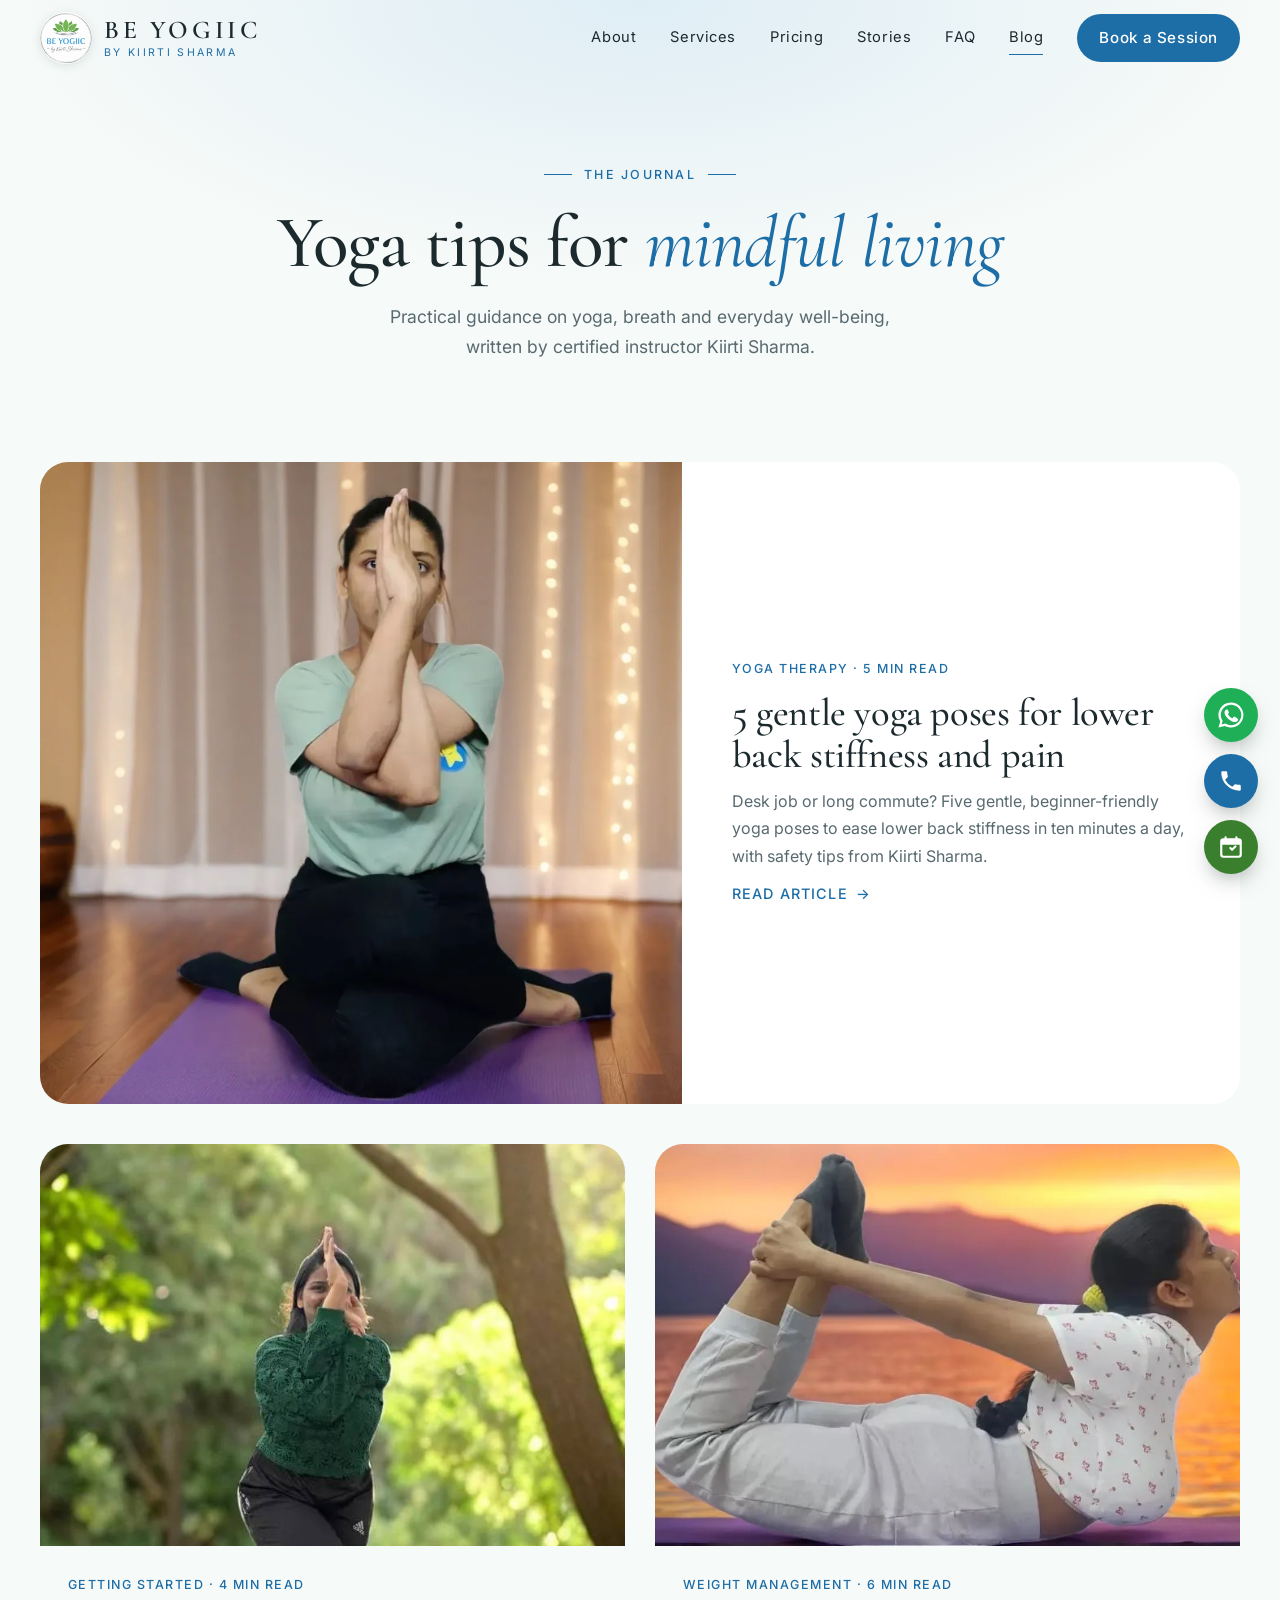
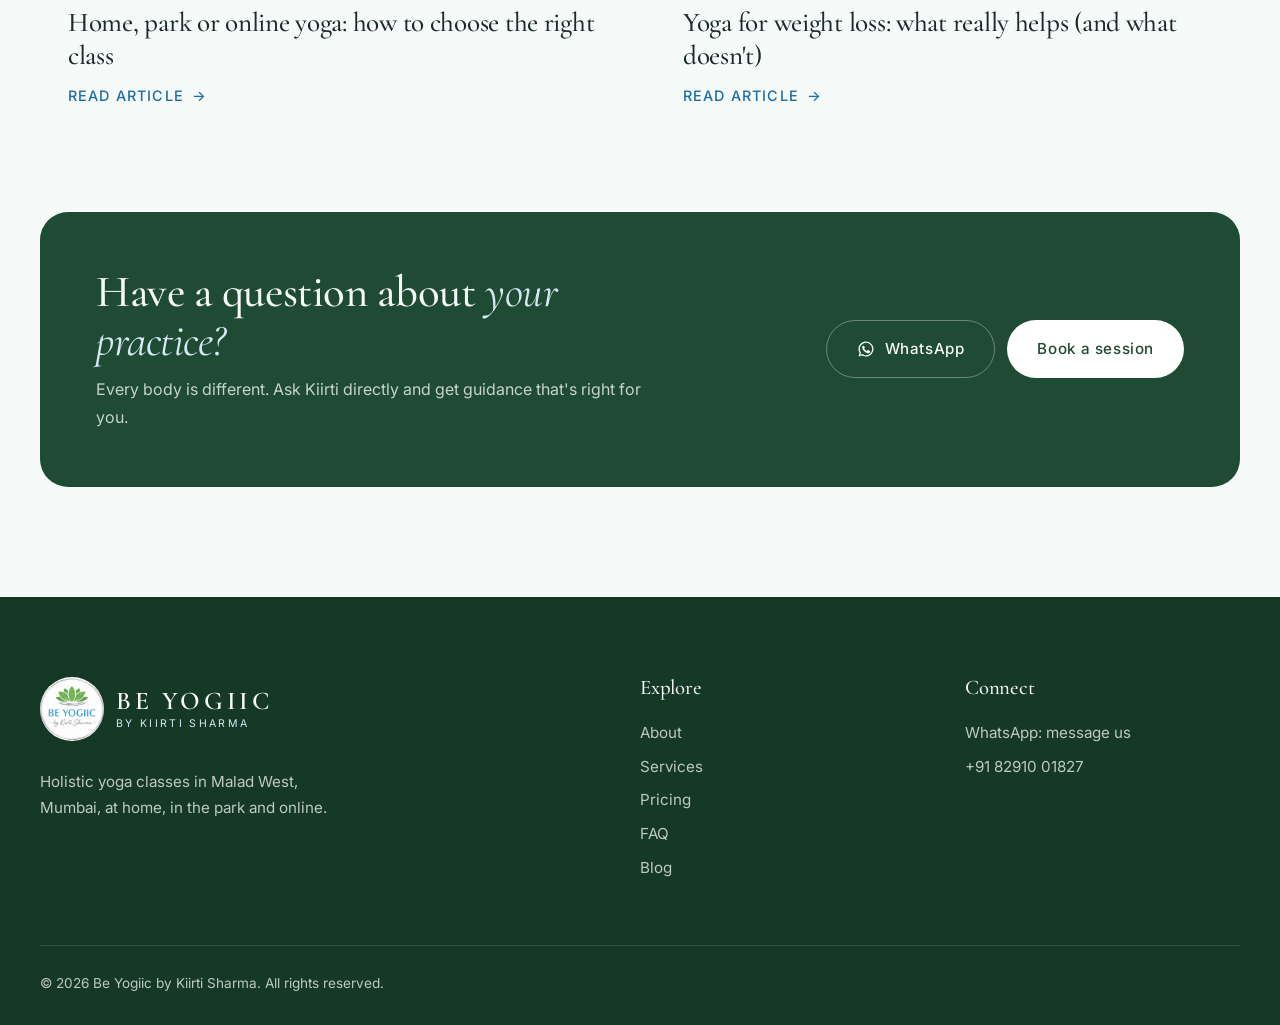
==== commit 2f92ca11: "Improve mobile layout and add sticky contact icons - Sticky WhatsApp, Call and Book icons on the rig" ====
--- a/blog/index.html
+++ b/blog/index.html
@@ -7,22 +7,22 @@
   <meta name="description" content="Yoga tips for beginners, back care, weight management and mindful living from certified instructor Kiirti Sharma of Be Yogiic, Malad West, Mumbai.">
   <meta name="robots" content="index, follow, max-image-preview:large">
   <meta name="theme-color" content="#F6FAF8">
-  <link rel="canonical" href="https://YOUR-DOMAIN.com/blog/">
+  <link rel="canonical" href="https://www.beyogiic.in/blog/">
   <meta property="og:type" content="website">
   <meta property="og:site_name" content="Be Yogiic">
   <meta property="og:locale" content="en_IN">
-  <meta property="og:url" content="https://YOUR-DOMAIN.com/blog/">
+  <meta property="og:url" content="https://www.beyogiic.in/blog/">
   <meta property="og:title" content="Yoga Tips &amp; Wellness Blog by Kiirti Sharma | Be Yogiic Journal">
   <meta property="og:description" content="Yoga tips for beginners, back care, weight management and mindful living from certified instructor Kiirti Sharma of Be Yogiic, Malad West, Mumbai.">
-  <meta property="og:image" content="https://YOUR-DOMAIN.com/images/og-cover.jpg">
+  <meta property="og:image" content="https://www.beyogiic.in/images/og-cover.jpg">
   <meta name="twitter:card" content="summary_large_image">
-  <link rel="icon" type="image/png" href="images/favicon.png">
-  <link rel="apple-touch-icon" href="images/favicon.png">
+  <link rel="icon" type="image/png" href="../images/favicon.png">
+  <link rel="apple-touch-icon" href="../images/favicon.png">
   <link rel="preconnect" href="https://fonts.googleapis.com">
   <link rel="preconnect" href="https://fonts.gstatic.com" crossorigin>
   <link href="https://fonts.googleapis.com/css2?family=Cormorant+Garamond:ital,wght@0,400;0,500;0,600;1,400;1,500&family=Inter:wght@300;400;500;600&display=swap" rel="stylesheet">
   <link rel="stylesheet" href="../css/style.css">
-  <script type="application/ld+json">{"@context": "https://schema.org", "@type": "Blog", "name": "Be Yogiic Journal", "url": "https://YOUR-DOMAIN.com/blog/", "inLanguage": "en-IN", "publisher": {"@id": "https://YOUR-DOMAIN.com/#business"}, "blogPost": [{"@type": "BlogPosting", "headline": "5 gentle yoga poses for lower back stiffness and pain", "url": "https://YOUR-DOMAIN.com/blog/yoga-for-lower-back-stiffness.html", "datePublished": "2026-11-24"}, {"@type": "BlogPosting", "headline": "Home, park or online yoga: how to choose the right class", "url": "https://YOUR-DOMAIN.com/blog/home-park-or-online-yoga.html", "datePublished": "2026-11-24"}, {"@type": "BlogPosting", "headline": "Yoga for weight loss: what really helps (and what doesn't)", "url": "https://YOUR-DOMAIN.com/blog/yoga-for-weight-management.html", "datePublished": "2026-11-24"}]}</script>
+  <script type="application/ld+json">{"@context": "https://schema.org", "@type": "Blog", "name": "Be Yogiic Journal", "url": "https://www.beyogiic.in/blog/", "inLanguage": "en-IN", "publisher": {"@id": "https://www.beyogiic.in/#business"}, "blogPost": [{"@type": "BlogPosting", "headline": "5 gentle yoga poses for lower back stiffness and pain", "url": "https://www.beyogiic.in/blog/yoga-for-lower-back-stiffness.html", "datePublished": "2026-11-24"}, {"@type": "BlogPosting", "headline": "Home, park or online yoga: how to choose the right class", "url": "https://www.beyogiic.in/blog/home-park-or-online-yoga.html", "datePublished": "2026-11-24"}, {"@type": "BlogPosting", "headline": "Yoga for weight loss: what really helps (and what doesn't)", "url": "https://www.beyogiic.in/blog/yoga-for-weight-management.html", "datePublished": "2026-11-24"}]}</script>
 </head>
 
 <body data-root="../">
@@ -31,7 +31,7 @@
   <header class="site-header" id="top">
     <div class="container header-inner">
       <a href="../index.html" class="brand" aria-label="Be Yogiic home">
-        <img class="brand-logo" src="images/logo.jpg" alt="" width="400" height="400">
+        <img class="brand-logo" src="../images/logo.jpg" alt="" width="400" height="400">
         <span class="brand-text">
           <span class="brand-name">Be Yogiic</span>
           <span class="brand-sub">by Kiirti Sharma</span>
@@ -111,7 +111,7 @@
     <div class="container footer-grid">
       <div>
         <a href="../index.html" class="brand brand-light" aria-label="Be Yogiic home">
-          <img class="brand-logo" src="images/logo.jpg" alt="" width="400" height="400">
+          <img class="brand-logo" src="../images/logo.jpg" alt="" width="400" height="400">
           <span class="brand-text"><span class="brand-name">Be Yogiic</span><span class="brand-sub">by Kiirti Sharma</span></span>
         </a>
         <p class="footer-tag">Holistic yoga classes in Malad West, Mumbai, at home, in the park and online.</p>
@@ -136,12 +136,11 @@
     </div>
   </footer>
 
-  <a href="#" class="wa-float" data-wa-link aria-label="Chat on WhatsApp"><svg viewBox="0 0 24 24" aria-hidden="true"><path fill="currentColor" d="M12 2a10 10 0 0 0-8.6 15.1L2 22l5-1.3A10 10 0 1 0 12 2zm0 18.2a8.2 8.2 0 0 1-4.2-1.2l-.3-.2-3 .8.8-2.9-.2-.3A8.2 8.2 0 1 1 12 20.2zm4.5-6.1c-.2-.1-1.5-.7-1.7-.8-.2-.1-.4-.1-.6.1l-.8 1c-.1.2-.3.2-.5.1a6.7 6.7 0 0 1-3.3-2.9c-.3-.4.2-.4.7-1.4.1-.2 0-.3 0-.4l-.8-1.8c-.2-.5-.4-.4-.6-.4h-.5a1 1 0 0 0-.7.3 3 3 0 0 0-.9 2.2 5.2 5.2 0 0 0 1.1 2.8 11.9 11.9 0 0 0 4.6 4c1.7.7 2.4.8 3.2.7.5-.1 1.5-.6 1.8-1.2.2-.6.2-1.1.1-1.2l-.5-.3z"/></svg></a>
-
-  <div class="mobile-bar">
-    <a href="#" data-phone-link>Call</a>
-    <a href="#" data-wa-link>WhatsApp</a>
-    <a href="../index.html#enquire" class="mb-primary">Book</a>
+  <!-- Sticky quick actions (right side) -->
+  <div class="quick-actions" aria-label="Contact Kiirti">
+    <a href="#" class="qa qa-wa" data-wa-link aria-label="Chat on WhatsApp"><svg viewBox="0 0 24 24" aria-hidden="true"><path fill="currentColor" d="M12 2a10 10 0 0 0-8.6 15.1L2 22l5-1.3A10 10 0 1 0 12 2zm0 18.2a8.2 8.2 0 0 1-4.2-1.2l-.3-.2-3 .8.8-2.9-.2-.3A8.2 8.2 0 1 1 12 20.2zm4.5-6.1c-.2-.1-1.5-.7-1.7-.8-.2-.1-.4-.1-.6.1l-.8 1c-.1.2-.3.2-.5.1a6.7 6.7 0 0 1-3.3-2.9c-.3-.4.2-.4.7-1.4.1-.2 0-.3 0-.4l-.8-1.8c-.2-.5-.4-.4-.6-.4h-.5a1 1 0 0 0-.7.3 3 3 0 0 0-.9 2.2 5.2 5.2 0 0 0 1.1 2.8 11.9 11.9 0 0 0 4.6 4c1.7.7 2.4.8 3.2.7.5-.1 1.5-.6 1.8-1.2.2-.6.2-1.1.1-1.2l-.5-.3z"/></svg><span class="qa-label">WhatsApp</span></a>
+    <a href="#" class="qa qa-call" data-phone-link aria-label="Call Kiirti"><svg viewBox="0 0 24 24" aria-hidden="true"><path fill="currentColor" d="M6.6 10.8a15.1 15.1 0 0 0 6.6 6.6l2.2-2.2a1 1 0 0 1 1-.25 11.4 11.4 0 0 0 3.6.57 1 1 0 0 1 1 1V20a1 1 0 0 1-1 1A17 17 0 0 1 3 4a1 1 0 0 1 1-1h3.5a1 1 0 0 1 1 1c0 1.25.2 2.45.57 3.57a1 1 0 0 1-.25 1z"/></svg><span class="qa-label">Call</span></a>
+    <a href="../index.html#enquire" class="qa qa-book" aria-label="Book a session"><svg viewBox="0 0 24 24" aria-hidden="true"><path fill="currentColor" d="M7 2a1 1 0 0 1 1 1v1h8V3a1 1 0 1 1 2 0v1h1a3 3 0 0 1 3 3v12a3 3 0 0 1-3 3H5a3 3 0 0 1-3-3V7a3 3 0 0 1 3-3h1V3a1 1 0 0 1 1-1zm13 8H4v9a1 1 0 0 0 1 1h14a1 1 0 0 0 1-1v-9zm-9.3 2.3a1 1 0 0 1 1.4 0l.9.9 2.3-2.3a1 1 0 1 1 1.4 1.4l-3 3a1 1 0 0 1-1.4 0l-1.6-1.6a1 1 0 0 1 0-1.4z"/></svg><span class="qa-label">Book</span></a>
   </div>
 
   <script src="../js/main.js"></script>
--- a/css/style.css
+++ b/css/style.css
@@ -465,19 +465,30 @@
 .footer-grid a:hover { color: var(--blush); }
 .footer-bottom { margin-top: 60px; padding-top: 26px; border-top: 1px solid rgba(246, 250, 248, .12); font-size: 0.85rem; }
 
-/* ---------- Floating & mobile actions ---------- */
-.wa-float {
-  position: fixed; right: 26px; bottom: 26px; z-index: 90;
-  width: 58px; height: 58px; border-radius: 50%;
-  background: #25D366; color: var(--white);
-  display: grid; place-items: center;
-  box-shadow: 0 12px 30px -10px rgba(37, 211, 102, .7);
+/* ---------- Sticky quick actions (right side) ---------- */
+.quick-actions {
+  position: fixed; right: 22px; bottom: 26px; z-index: 90;
+  display: flex; flex-direction: column; gap: 12px;
+}
+.qa {
+  position: relative; width: 54px; height: 54px; border-radius: 50%;
+  display: grid; place-items: center; color: var(--white);
+  box-shadow: 0 10px 24px -10px rgba(14, 32, 24, .55);
   transition: transform .3s var(--ease);
 }
-.wa-float:hover { transform: scale(1.08); }
-.wa-float svg { width: 30px; height: 30px; }
-
-.mobile-bar { display: none; }
+.qa svg { width: 26px; height: 26px; }
+.qa-wa { background: #1FAF56; }
+.qa-wa svg { width: 30px; height: 30px; }
+.qa-call { background: var(--rose-deep); }
+.qa-book { background: var(--leaf-deep); }
+.qa:hover { transform: scale(1.08); }
+.qa-label {
+  position: absolute; right: calc(100% + 12px); top: 50%; transform: translate(6px, -50%);
+  background: var(--ink); color: var(--white); font-size: 0.78rem; font-weight: 500;
+  padding: 6px 12px; border-radius: 999px; white-space: nowrap;
+  opacity: 0; pointer-events: none; transition: opacity .25s, transform .25s var(--ease);
+}
+.qa:hover .qa-label, .qa:focus-visible .qa-label { opacity: 1; transform: translate(0, -50%); }
 
 /* ---------- Lightbox ---------- */
 .lightbox {
@@ -524,7 +535,7 @@
 
   .hero { padding: calc(var(--header-h) + 30px) 0 70px; }
   .hero-grid, .about-grid, .enquire-grid { grid-template-columns: 1fr; gap: 56px; }
-  .hero-visual { width: min(100%, 380px); order: -1; }
+  .hero-visual { width: min(100%, 380px); }
   .hero-badge { left: -10px; bottom: 30px; }
   .hero-copy { text-align: center; }
   .hero .lead { margin-inline: auto; }
@@ -547,26 +558,29 @@
   .footer-grid { grid-template-columns: 1fr 1fr; }
   .footer-grid > div:first-child { grid-column: 1 / -1; }
 
-  .wa-float { display: none; }
-  .mobile-bar {
-    display: grid; grid-template-columns: 1fr 1fr 1.3fr;
-    position: fixed; left: 0; right: 0; bottom: 0; z-index: 90;
-    background: rgba(246, 250, 248, .96); backdrop-filter: blur(10px); -webkit-backdrop-filter: blur(10px);
-    border-top: 1px solid var(--line);
-    padding: 10px 12px calc(10px + env(safe-area-inset-bottom));
-    gap: 10px;
-  }
-  .mobile-bar a {
-    text-align: center; padding: 12px 6px; border-radius: 999px;
-    font-weight: 500; font-size: 0.92rem; border: 1px solid var(--line);
-  }
-  .mobile-bar .mb-primary { background: var(--rose-deep); color: var(--white); border-color: var(--rose-deep); }
-  .site-footer { padding-bottom: 100px; }
 }
 
 @media (max-width: 640px) {
   .container { width: calc(100% - 32px); }
-  .hero h1 { font-size: 2.6rem; }
+  .hero { padding: calc(var(--header-h) + 28px) 0 56px; }
+  .hero-grid { gap: 40px; }
+  .hero h1 { font-size: 2.45rem; margin-bottom: 18px; }
+  .hero .lead { font-size: 1rem; margin-bottom: 28px; }
+  .hero-actions { margin-bottom: 28px; }
+  .hero-visual { width: min(84%, 320px); }
+  .hero-visual::before { inset: -14px -14px 30px 30px; }
+  .arch { aspect-ratio: 5 / 6; }
+  .hero-badge { left: -14px; bottom: 22px; }
+
+  .section { padding: 64px 0; }
+  .section-head { margin-bottom: 32px; }
+  .section-head h2 { font-size: 2.1rem; }
+
+  .quick-actions { right: 12px; bottom: 16px; gap: 10px; }
+  .qa { width: 48px; height: 48px; }
+  .qa svg { width: 22px; height: 22px; }
+  .qa-wa svg { width: 26px; height: 26px; }
+  .qa-label { display: none; }
   .hero-actions .btn { flex: 1 1 100%; }
   .badge-num { font-size: 2.2rem; }
   .hero-badge { padding: 14px 16px; }
@@ -583,13 +597,21 @@
   .testimonial-track::-webkit-scrollbar { display: none; }
   .testimonial { flex: 0 0 86%; scroll-snap-align: center; padding: 38px 26px 28px; }
 
-  .price-grid { gap: 22px 12px; }
-  .price-card { padding: 30px 14px 20px; }
-  .price-card h4 { font-size: 1.25rem; }
-  .price-meta { font-size: 0.78rem; margin-bottom: 18px; }
-  .price span { font-size: 2rem; }
-  .price-card .btn { padding: 10px 12px; font-size: 0.72rem; }
-  .price-tag { font-size: 0.58rem; letter-spacing: 0.12em; padding: 4px 10px; }
+  .price-grid { grid-template-columns: 1fr; gap: 14px; }
+  .price-card {
+    display: grid; grid-template-columns: 1fr auto; column-gap: 14px; align-items: center;
+    text-align: left; padding: 20px 20px 18px; border-radius: var(--radius);
+  }
+  .price-card:hover { transform: none; }
+  .price-card h4 { font-size: 1.3rem; margin-bottom: 2px; grid-column: 1; }
+  .price-meta { font-size: 0.8rem; margin-bottom: 0; min-height: 0; grid-column: 1; }
+  .price { grid-column: 2; grid-row: 1 / 3; margin: 0; text-align: right; }
+  .price span { font-size: 1.9rem; }
+  .price small { font-size: 0.72rem; }
+  .price-card .btn { grid-column: 1 / -1; margin-top: 14px; padding: 10px 14px; font-size: 0.8rem; }
+  .price-tag { left: 20px; transform: none; top: -11px; font-size: 0.6rem; letter-spacing: 0.14em; padding: 4px 10px; }
+  .price-group + .price-group { margin-top: 44px; }
+  .price-group-title { margin-bottom: 22px; }
   .price-group-title { font-size: 1.45rem; }
   .price-offers { grid-template-columns: 1fr; }
   .brand-logo { width: 44px; height: 44px; }
@@ -672,6 +694,10 @@
 .article-header h1 { font-size: clamp(2.4rem, 5.4vw, 4.2rem); max-width: 900px; margin: 0 auto 22px; }
 .article-meta { display: flex; justify-content: center; flex-wrap: wrap; gap: 8px 22px; font-size: 0.88rem; color: var(--muted); }
 .article-meta span + span::before { content: "·"; margin-right: 22px; color: var(--rose); }
+@media (max-width: 640px) {
+  .article-meta { gap: 6px 14px; font-size: 0.82rem; }
+  .article-meta span + span::before { margin-right: 14px; }
+}
 .article-cover { width: min(1100px, 100% - 40px); margin: 0 auto; }
 .article-cover img { width: 100%; aspect-ratio: 16 / 8; object-fit: cover; border-radius: var(--radius-lg); }
 
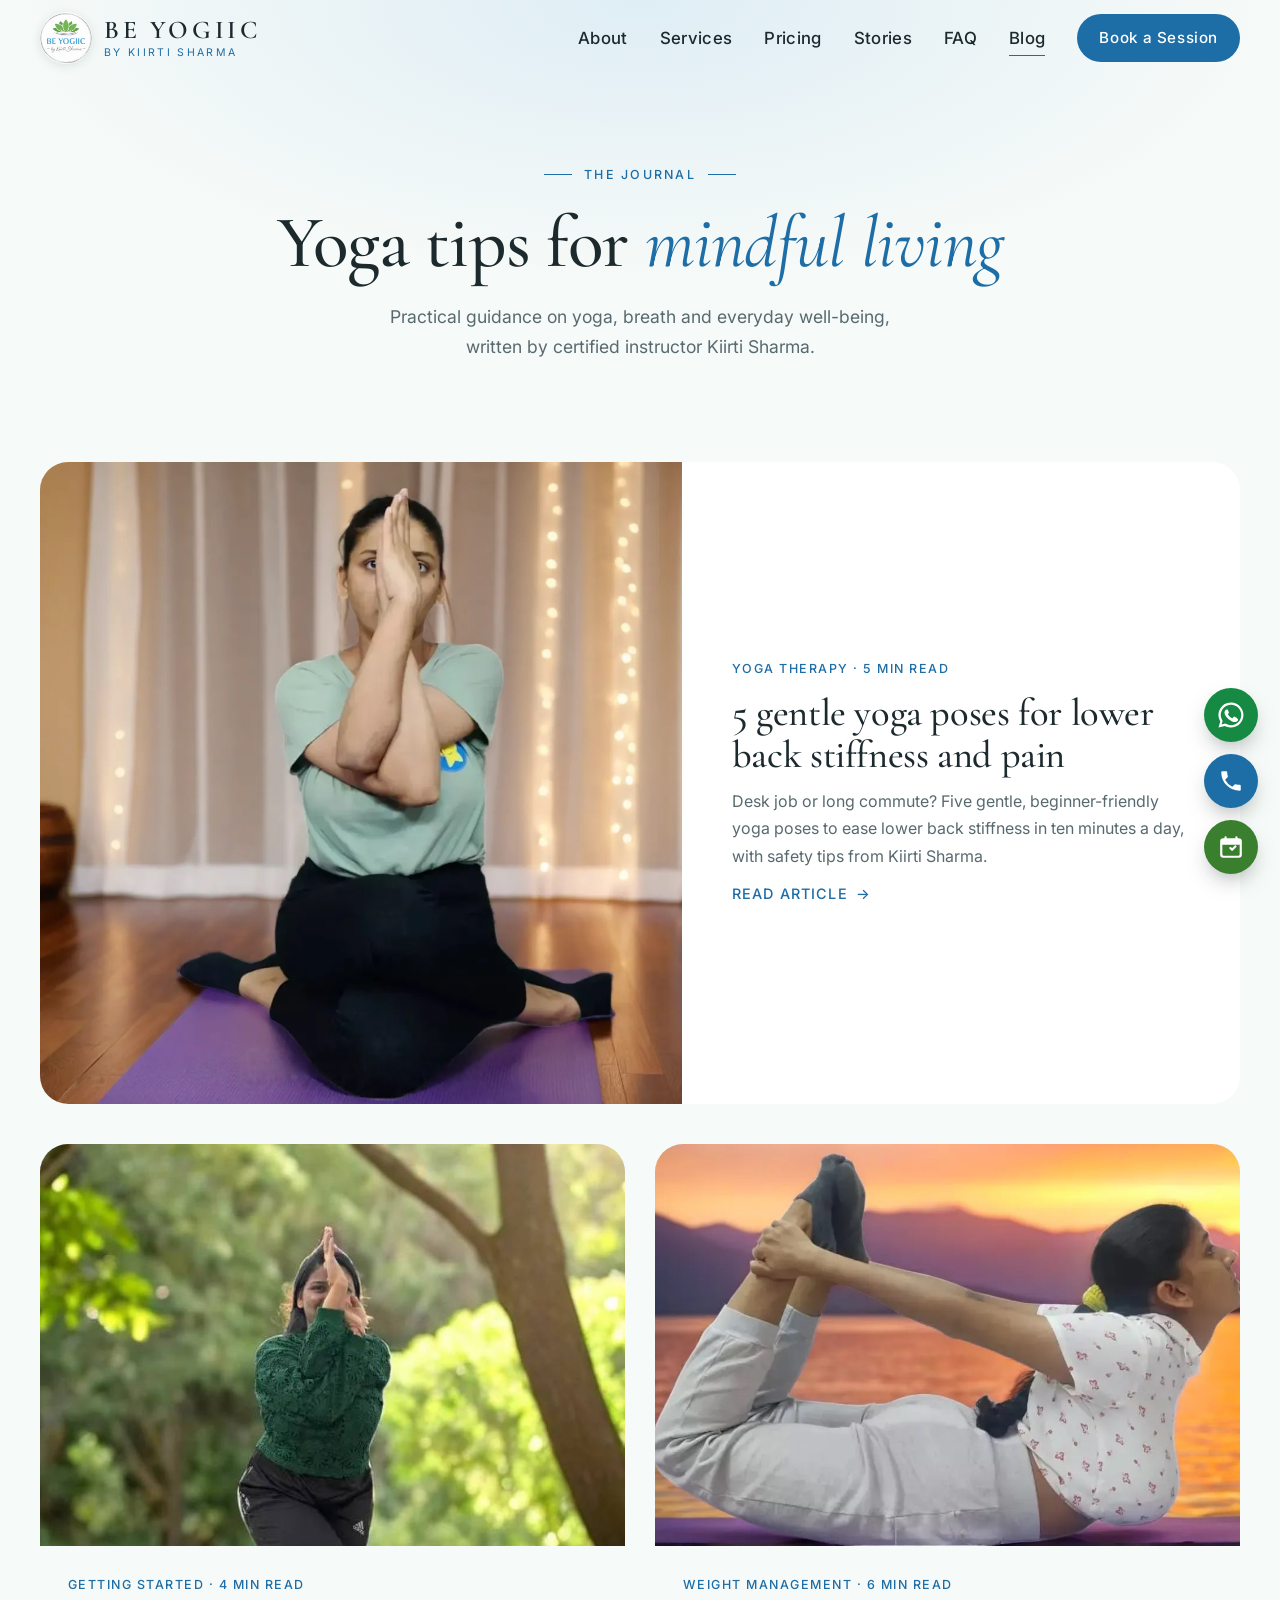
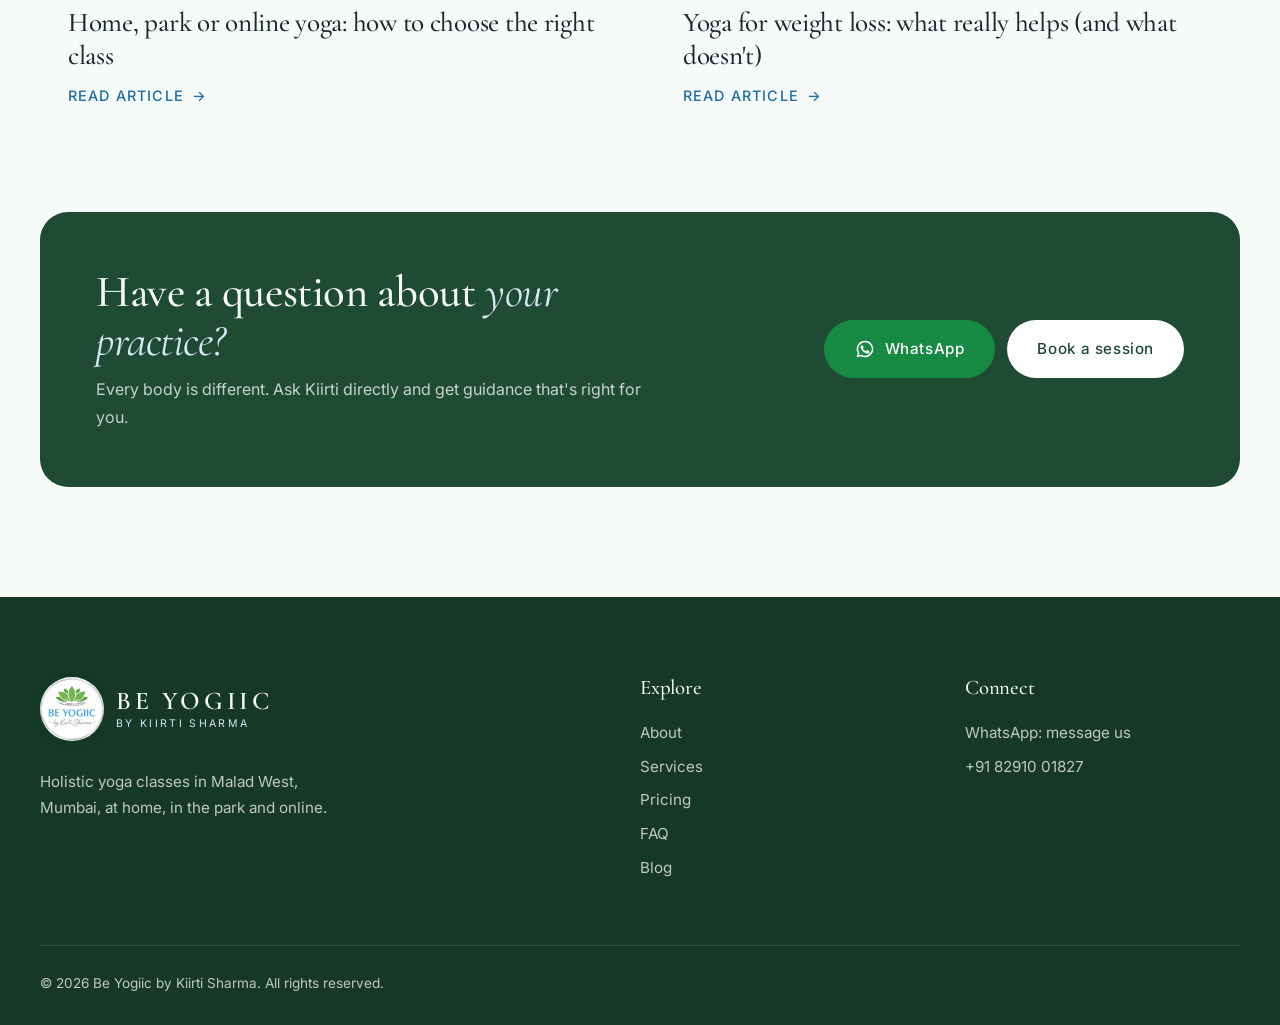
==== commit 5f0adbc7: "Green WhatsApp buttons, larger nav, new Body/Mind/Spirit cards - All WhatsApp buttons are now solid " ====
--- a/blog/index.html
+++ b/blog/index.html
@@ -99,7 +99,7 @@
             <p>Every body is different. Ask Kiirti directly and get guidance that's right for you.</p>
           </div>
           <div class="blog-cta-actions">
-            <a href="#" class="btn btn-ghost" data-wa-link><svg viewBox="0 0 24 24" aria-hidden="true"><path fill="currentColor" d="M12 2a10 10 0 0 0-8.6 15.1L2 22l5-1.3A10 10 0 1 0 12 2zm0 18.2a8.2 8.2 0 0 1-4.2-1.2l-.3-.2-3 .8.8-2.9-.2-.3A8.2 8.2 0 1 1 12 20.2zm4.5-6.1c-.2-.1-1.5-.7-1.7-.8-.2-.1-.4-.1-.6.1l-.8 1c-.1.2-.3.2-.5.1a6.7 6.7 0 0 1-3.3-2.9c-.3-.4.2-.4.7-1.4.1-.2 0-.3 0-.4l-.8-1.8c-.2-.5-.4-.4-.6-.4h-.5a1 1 0 0 0-.7.3 3 3 0 0 0-.9 2.2 5.2 5.2 0 0 0 1.1 2.8 11.9 11.9 0 0 0 4.6 4c1.7.7 2.4.8 3.2.7.5-.1 1.5-.6 1.8-1.2.2-.6.2-1.1.1-1.2l-.5-.3z"/></svg> WhatsApp</a>
+            <a href="#" class="btn btn-whatsapp" data-wa-link><svg viewBox="0 0 24 24" aria-hidden="true"><path fill="currentColor" d="M12 2a10 10 0 0 0-8.6 15.1L2 22l5-1.3A10 10 0 1 0 12 2zm0 18.2a8.2 8.2 0 0 1-4.2-1.2l-.3-.2-3 .8.8-2.9-.2-.3A8.2 8.2 0 1 1 12 20.2zm4.5-6.1c-.2-.1-1.5-.7-1.7-.8-.2-.1-.4-.1-.6.1l-.8 1c-.1.2-.3.2-.5.1a6.7 6.7 0 0 1-3.3-2.9c-.3-.4.2-.4.7-1.4.1-.2 0-.3 0-.4l-.8-1.8c-.2-.5-.4-.4-.6-.4h-.5a1 1 0 0 0-.7.3 3 3 0 0 0-.9 2.2 5.2 5.2 0 0 0 1.1 2.8 11.9 11.9 0 0 0 4.6 4c1.7.7 2.4.8 3.2.7.5-.1 1.5-.6 1.8-1.2.2-.6.2-1.1.1-1.2l-.5-.3z"/></svg> WhatsApp</a>
             <a href="../index.html#enquire" class="btn btn-light">Book a session</a>
           </div>
         </div>
--- a/css/style.css
+++ b/css/style.css
@@ -102,6 +102,9 @@
 .btn-primary { background: var(--rose-deep); color: var(--white); }
 .btn-primary:hover { background: var(--rose-darker); transform: translateY(-2px); box-shadow: 0 12px 24px -12px rgba(22, 88, 133, .7); }
 .btn-ghost { border: 1px solid var(--line); color: var(--ink); }
+.btn-whatsapp { display: inline-flex; align-items: center; gap: 10px; background: #168A43; border: 1px solid #168A43; color: var(--white); }
+.btn-whatsapp:hover { background: #10703A; border-color: #10703A; color: var(--white); transform: translateY(-2px); box-shadow: 0 12px 24px -12px rgba(22, 138, 67, .7); }
+.btn-whatsapp svg { width: 20px; height: 20px; flex-shrink: 0; }
 .btn-ghost:hover { border-color: var(--rose-deep); color: var(--rose-deep); }
 .btn-outline { border: 1px solid var(--rose-deep); color: var(--rose-deep); }
 .btn-outline:hover { background: var(--rose-deep); color: var(--white); }
@@ -151,9 +154,9 @@
 .brand-light .brand-name { color: var(--ivory); }
 .brand-light .brand-sub { color: var(--blush); }
 
-.main-nav { display: flex; align-items: center; gap: 34px; }
+.main-nav { display: flex; align-items: center; gap: 32px; }
 .main-nav a:not(.btn) {
-  font-size: 0.92rem; letter-spacing: 0.04em; position: relative; padding: 4px 0;
+  font-size: 1.05rem; font-weight: 500; letter-spacing: 0.02em; position: relative; padding: 4px 0;
 }
 .main-nav a:not(.btn)::after {
   content: ""; position: absolute; left: 0; bottom: 0; height: 1px; width: 100%;
@@ -248,16 +251,33 @@
 .about-quote {
   position: absolute; right: -30px; bottom: -30px; max-width: 290px;
   background: var(--forest); color: var(--ivory);
-  padding: 26px 28px; border-radius: var(--radius);
-}
-.about-quote p { font-family: var(--serif); font-style: italic; font-size: 1.25rem; line-height: 1.35; color: var(--ivory); }
+  padding: 28px 30px 24px; border-radius: var(--radius);
+  box-shadow: 0 20px 40px -20px rgba(14, 32, 24, .55);
+}
+.about-quote p { font-family: var(--serif); font-weight: 600; font-size: 1.55rem; line-height: 1.32; color: var(--white); letter-spacing: 0.005em; }
+.about-quote-by {
+  display: flex; align-items: center; gap: 10px; margin-top: 14px;
+  font-size: 0.75rem; letter-spacing: 0.18em; text-transform: uppercase; color: var(--blush);
+}
+.about-quote-by::before { content: ""; width: 22px; height: 1px; background: currentColor; }
 .about-copy h2 { font-size: clamp(2.6rem, 4.6vw, 3.8rem); margin-bottom: 22px; }
 .about-copy .lead { margin-bottom: 18px; color: var(--ink); }
 .about-copy > p:not(.lead):not(.eyebrow) { color: var(--muted); }
-.pillars { display: grid; grid-template-columns: repeat(3, 1fr); gap: 24px; margin-top: 44px; padding-top: 34px; border-top: 1px solid var(--line); }
-.pillar-num { font-size: 0.75rem; letter-spacing: 0.2em; color: var(--rose-deep); }
-.pillar h3 { font-size: 1.7rem; margin: 6px 0 6px; }
-.pillar p { font-size: 0.92rem; color: var(--muted); line-height: 1.55; }
+.pillars { display: grid; grid-template-columns: 1fr; gap: 12px; margin-top: 36px; }
+.pillar {
+  background: var(--white); border: 1px solid var(--line); border-radius: var(--radius);
+  display: grid; grid-template-columns: auto 1fr; gap: 18px; align-items: center;
+  padding: 18px 22px; transition: border-color .3s var(--ease), transform .4s var(--ease), box-shadow .4s var(--ease);
+}
+.pillar:hover { border-color: var(--leaf); transform: translateY(-3px); box-shadow: 0 16px 30px -22px rgba(20, 55, 75, .45); }
+.pillar-icon {
+  width: 52px; height: 52px; border-radius: 50%; display: grid; place-items: center;
+  background: var(--sand); color: var(--leaf-deep);
+}
+.pillar:nth-child(2) .pillar-icon { background: var(--blush); color: var(--rose-deep); }
+.pillar-icon svg { width: 28px; height: 28px; }
+.pillar h3 { font-size: 1.5rem; font-weight: 600; margin-bottom: 2px; color: var(--ink); }
+.pillar p { font-size: 0.93rem; color: var(--muted); line-height: 1.6; }
 
 /* ---------- Services ---------- */
 .services { background: var(--sand); }
@@ -443,8 +463,8 @@
 .field.invalid input, .field.invalid select { border-color: #B3412F; }
 .hp { position: absolute; left: -9999px; opacity: 0; }
 .lead-form .btn-block { margin-top: 6px; padding: 17px; font-size: 1rem; }
-.btn-wa { display: inline-flex; align-items: center; justify-content: center; gap: 10px; background: var(--leaf-deep); border-color: var(--leaf-deep); }
-.btn-wa:hover { background: var(--forest); border-color: var(--forest); }
+.btn-wa { display: inline-flex; align-items: center; justify-content: center; gap: 10px; background: #168A43; border-color: #168A43; }
+.btn-wa:hover { background: #10703A; border-color: #10703A; box-shadow: 0 12px 24px -12px rgba(22, 138, 67, .7); }
 .btn-wa svg { width: 20px; height: 20px; flex-shrink: 0; }
 .form-note { font-size: 0.8rem; color: var(--muted); margin-top: 14px; text-align: center; }
 .form-status { margin-top: 12px; text-align: center; font-size: 0.95rem; }
@@ -477,7 +497,7 @@
   transition: transform .3s var(--ease);
 }
 .qa svg { width: 26px; height: 26px; }
-.qa-wa { background: #1FAF56; }
+.qa-wa { background: #168A43; }
 .qa-wa svg { width: 30px; height: 30px; }
 .qa-call { background: var(--rose-deep); }
 .qa-book { background: var(--leaf-deep); }
@@ -515,7 +535,8 @@
    ========================================================= */
 @media (max-width: 1100px) {
   .price-grid { grid-template-columns: repeat(2, 1fr); }
-  .main-nav { gap: 24px; }
+  .main-nav { gap: 22px; }
+  .main-nav a:not(.btn) { font-size: 0.98rem; }
 }
 
 @media (max-width: 960px) {
@@ -529,7 +550,7 @@
     flex-direction: column; justify-content: center; gap: 26px;
     opacity: 0; visibility: hidden; transition: opacity .35s var(--ease), visibility .35s;
   }
-  .main-nav a:not(.btn) { font-family: var(--serif); font-size: 2rem; }
+  .main-nav a:not(.btn) { font-family: var(--serif); font-size: 2.2rem; font-weight: 500; }
   .nav-open .main-nav { opacity: 1; visibility: visible; }
   .nav-open { overflow: hidden; }
 
@@ -545,7 +566,8 @@
   .section { padding: 84px 0; }
   .section-head { margin-bottom: 44px; }
 
-  .about-quote { right: 12px; bottom: -24px; max-width: 250px; }
+  .about-quote { position: relative; right: auto; bottom: auto; max-width: 300px; margin: -40px 14px 0 auto; padding: 22px 22px 18px; }
+  .about-quote p { font-size: 1.3rem; }
   .about-visual img { aspect-ratio: 4 / 3.4; }
 
   .service-grid, .testimonial-track { grid-template-columns: 1fr 1fr; }
@@ -585,7 +607,10 @@
   .badge-num { font-size: 2.2rem; }
   .hero-badge { padding: 14px 16px; }
 
-  .pillars { grid-template-columns: 1fr; gap: 18px; }
+  .pillars { grid-template-columns: 1fr; gap: 12px; }
+  .pillar { gap: 16px; align-items: start; padding: 18px; }
+  .pillar-icon { width: 48px; height: 48px; }
+  .pillar h3 { font-size: 1.45rem; }
 
   .service-grid { grid-template-columns: 1fr; }
 
@@ -762,8 +787,7 @@
 .post-cta-box h2 em { color: var(--blush); }
 .post-cta-box > div > p { color: rgba(246, 250, 248, .78); }
 .post-cta-box .lead-form { padding: 34px 30px; position: relative; }
-.wa-inline { display: inline-flex; margin-top: 26px; color: var(--ivory); border-color: rgba(246, 250, 248, .35); }
-.wa-inline:hover { color: var(--blush); border-color: var(--blush); }
+.wa-inline { margin-top: 26px; }
 
 .related { padding: 0 0 110px; }
 .related h2 { font-size: 2.4rem; text-align: center; margin-bottom: 40px; }
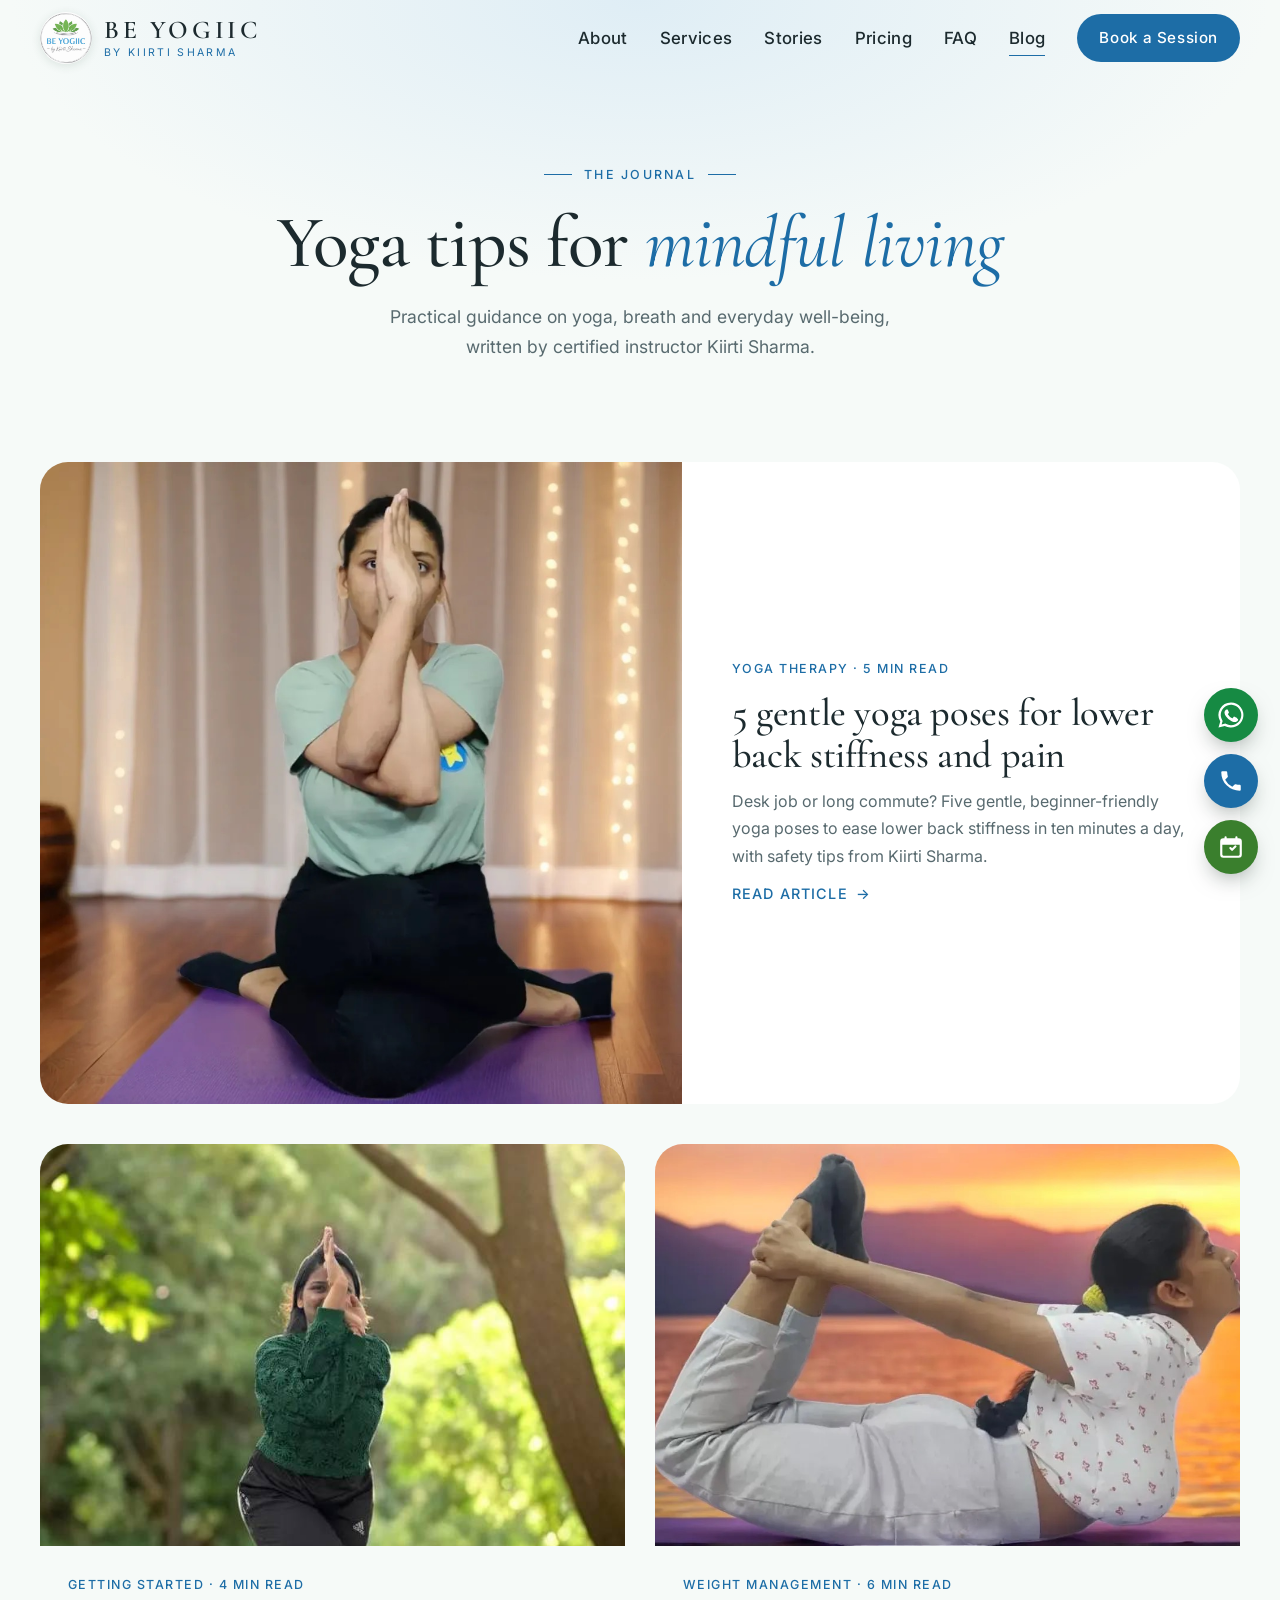
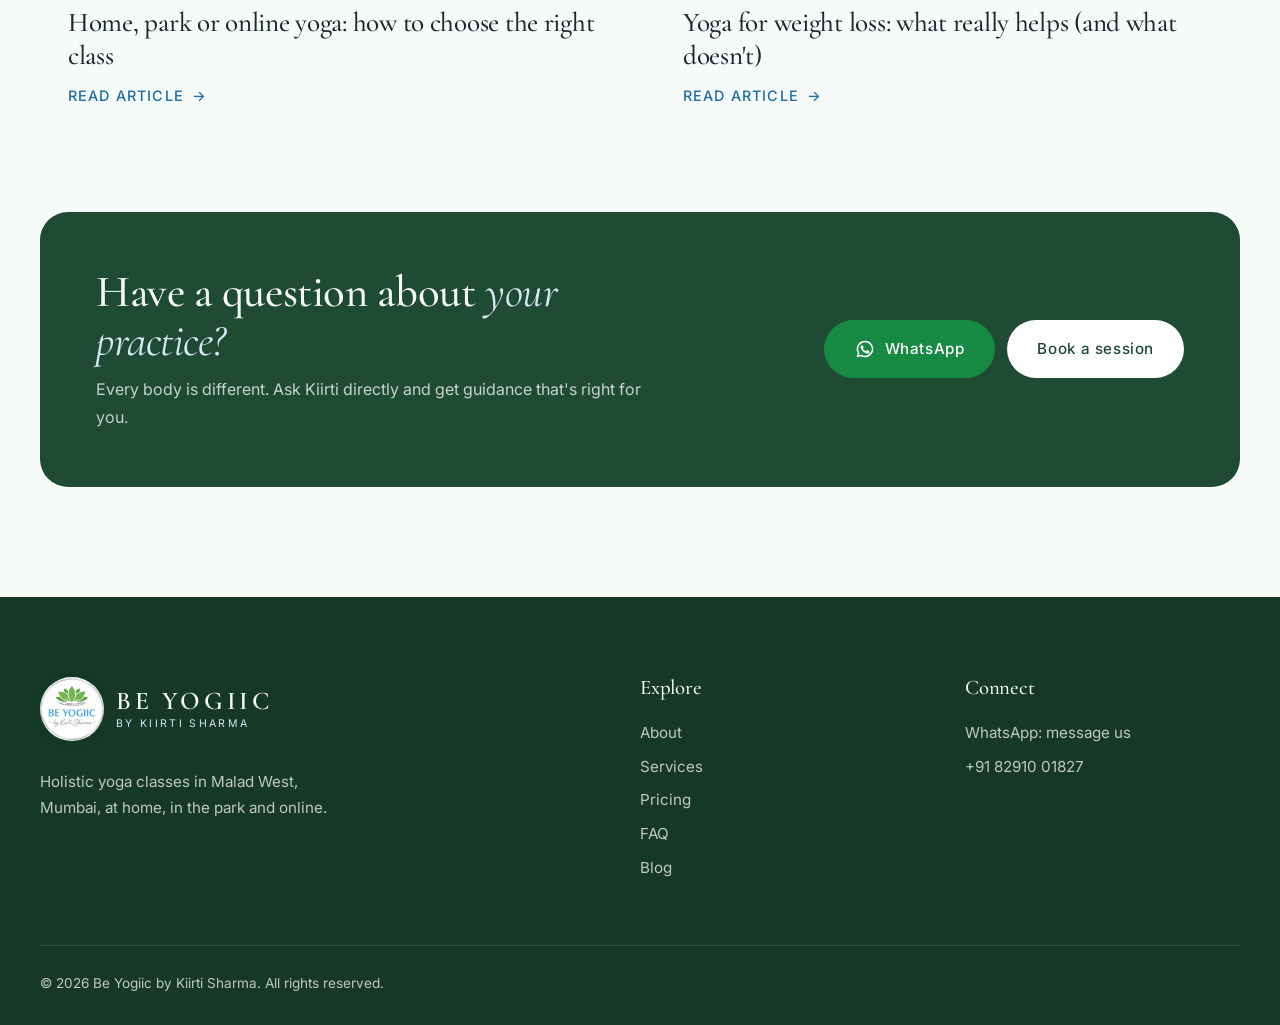
==== commit 34681a17: "Fix menu highlight while scrolling - Work out the active section from scroll position across every s" ====
--- a/blog/index.html
+++ b/blog/index.html
@@ -40,8 +40,8 @@
       <nav class="main-nav" id="main-nav" aria-label="Main">
         <a href="../index.html#about">About</a>
         <a href="../index.html#services">Services</a>
+        <a href="../index.html#testimonials">Stories</a>
         <a href="../index.html#pricing">Pricing</a>
-        <a href="../index.html#testimonials">Stories</a>
         <a href="../index.html#faq">FAQ</a>
         <a href="index.html" class="active" aria-current="page">Blog</a>
         <a href="../index.html#enquire" class="btn btn-primary nav-cta">Book a Session</a>
--- a/css/style.css
+++ b/css/style.css
@@ -185,7 +185,8 @@
     var(--ivory);
 }
 .hero-grid { display: grid; grid-template-columns: 1.05fr .95fr; gap: 70px; align-items: center; }
-.hero h1 { font-size: clamp(2.8rem, 5.6vw, 5rem); margin-bottom: 26px; }
+.hero h1 { font-size: clamp(2.6rem, 4.3vw, 4.1rem); margin-bottom: 26px; }
+.hero h1 .h1-line { display: block; white-space: nowrap; }
 .hero .lead { max-width: 520px; margin-bottom: 38px; }
 .hero-actions { display: flex; flex-wrap: wrap; gap: 14px; margin-bottom: 46px; }
 .hero-trust { display: flex; flex-wrap: wrap; gap: 10px 28px; font-size: 0.88rem; color: var(--muted); }
@@ -221,8 +222,8 @@
   box-shadow: var(--shadow);
   display: flex; align-items: center; gap: 14px;
 }
-.badge-num { font-family: var(--serif); font-size: 2.8rem; line-height: 1; color: var(--rose-deep); }
-.badge-text { font-size: 0.82rem; line-height: 1.35; color: var(--muted); }
+.badge-num { font-family: var(--serif); font-size: 3.6rem; font-weight: 600; line-height: 1; color: var(--rose-deep); }
+.badge-text { font-size: 1.02rem; font-weight: 500; line-height: 1.35; color: var(--ink); }
 
 /* ---------- Strip ---------- */
 .strip { background: var(--forest); color: var(--ivory); overflow: hidden; padding: 20px 0; }
@@ -294,7 +295,10 @@
 .service-body { padding: 30px 30px 34px; display: flex; flex-direction: column; flex: 1; }
 .service-num { font-size: 0.75rem; letter-spacing: 0.2em; color: var(--rose-deep); }
 .service-body h3 { font-size: 1.85rem; margin: 6px 0 12px; }
-.service-body p { color: var(--muted); font-size: 0.97rem; margin-bottom: 22px; flex: 1; }
+.service-body p { color: var(--muted); font-size: 0.97rem; margin-bottom: 24px; flex: 1; }
+.service-cta { align-self: flex-start; display: inline-flex; align-items: center; gap: 8px; padding: 13px 24px; }
+.service-cta span { transition: transform .3s var(--ease); }
+.service-cta:hover span { transform: translateX(4px); }
 
 /* ---------- Steps ---------- */
 .steps-list { display: grid; grid-template-columns: repeat(3, 1fr); gap: 0; counter-reset: s; }
@@ -309,12 +313,19 @@
 .testimonial-track { display: grid; grid-template-columns: repeat(3, 1fr); gap: 30px; }
 .testimonial {
   position: relative; background: var(--white);
-  border-radius: var(--radius-lg); padding: 44px 36px 34px;
-  display: flex; flex-direction: column; gap: 26px;
+  border-radius: var(--radius-lg); padding: 36px 32px 30px;
+  display: flex; flex-direction: column;
   box-shadow: 0 1px 0 var(--line);
 }
 .quote-mark { width: 36px; height: 27px; color: var(--rose); opacity: .8; }
-.testimonial blockquote { font-family: var(--serif); font-size: 1.35rem; line-height: 1.45; color: var(--ink); flex: 1; }
+.testimonial blockquote { font-family: var(--serif); font-size: 1.22rem; font-weight: 500; line-height: 1.5; color: var(--ink); flex: 1; margin-bottom: 24px; }
+.t-top { display: flex; align-items: center; justify-content: space-between; gap: 12px; margin-bottom: 18px; }
+.t-top .quote-mark { margin: 0; }
+.t-stars { color: #E2A226; font-size: 1.05rem; letter-spacing: 0.12em; }
+.t-result {
+  align-self: flex-start; margin-bottom: 14px; padding: 5px 12px; border-radius: 999px;
+  background: var(--sand); color: var(--leaf-deep); font-size: 0.74rem; font-weight: 600; letter-spacing: 0.08em; text-transform: uppercase;
+}
 .testimonial figcaption { display: flex; align-items: center; gap: 14px; padding-top: 22px; border-top: 1px solid var(--line); }
 .testimonial figcaption strong { display: block; font-weight: 500; }
 .testimonial figcaption small { font-size: 0.82rem; color: var(--muted); letter-spacing: 0.04em; }
@@ -545,13 +556,17 @@
 
   .nav-toggle { display: block; z-index: 2; }
   .main-nav {
-    position: fixed; inset: 0; z-index: 1;
+    position: fixed; inset: 0; z-index: 1; height: 100vh; height: 100dvh;
+    padding: calc(var(--header-h) + 16px) 24px 32px; overflow-y: auto;
     background: var(--ivory);
     flex-direction: column; justify-content: center; gap: 26px;
     opacity: 0; visibility: hidden; transition: opacity .35s var(--ease), visibility .35s;
   }
   .main-nav a:not(.btn) { font-family: var(--serif); font-size: 2.2rem; font-weight: 500; }
   .nav-open .main-nav { opacity: 1; visibility: visible; }
+  /* The scrolled header's blur would trap the full-screen menu inside the header, so drop it while the menu is open */
+  .site-header .brand { position: relative; z-index: 2; }
+  .nav-open .site-header { backdrop-filter: none; -webkit-backdrop-filter: none; background: var(--ivory); box-shadow: none; }
   .nav-open { overflow: hidden; }
 
   .hero { padding: calc(var(--header-h) + 30px) 0 70px; }
@@ -586,7 +601,7 @@
   .container { width: calc(100% - 32px); }
   .hero { padding: calc(var(--header-h) + 28px) 0 56px; }
   .hero-grid { gap: 40px; }
-  .hero h1 { font-size: 2.45rem; margin-bottom: 18px; }
+  .hero h1 { font-size: min(2.45rem, 9.4vw); margin-bottom: 18px; }
   .hero .lead { font-size: 1rem; margin-bottom: 28px; }
   .hero-actions { margin-bottom: 28px; }
   .hero-visual { width: min(84%, 320px); }
@@ -604,8 +619,9 @@
   .qa-wa svg { width: 26px; height: 26px; }
   .qa-label { display: none; }
   .hero-actions .btn { flex: 1 1 100%; }
-  .badge-num { font-size: 2.2rem; }
-  .hero-badge { padding: 14px 16px; }
+  .badge-num { font-size: 2.8rem; }
+  .badge-text { font-size: 0.92rem; }
+  .hero-badge { padding: 14px 18px; gap: 12px; }
 
   .pillars { grid-template-columns: 1fr; gap: 12px; }
   .pillar { gap: 16px; align-items: start; padding: 18px; }
